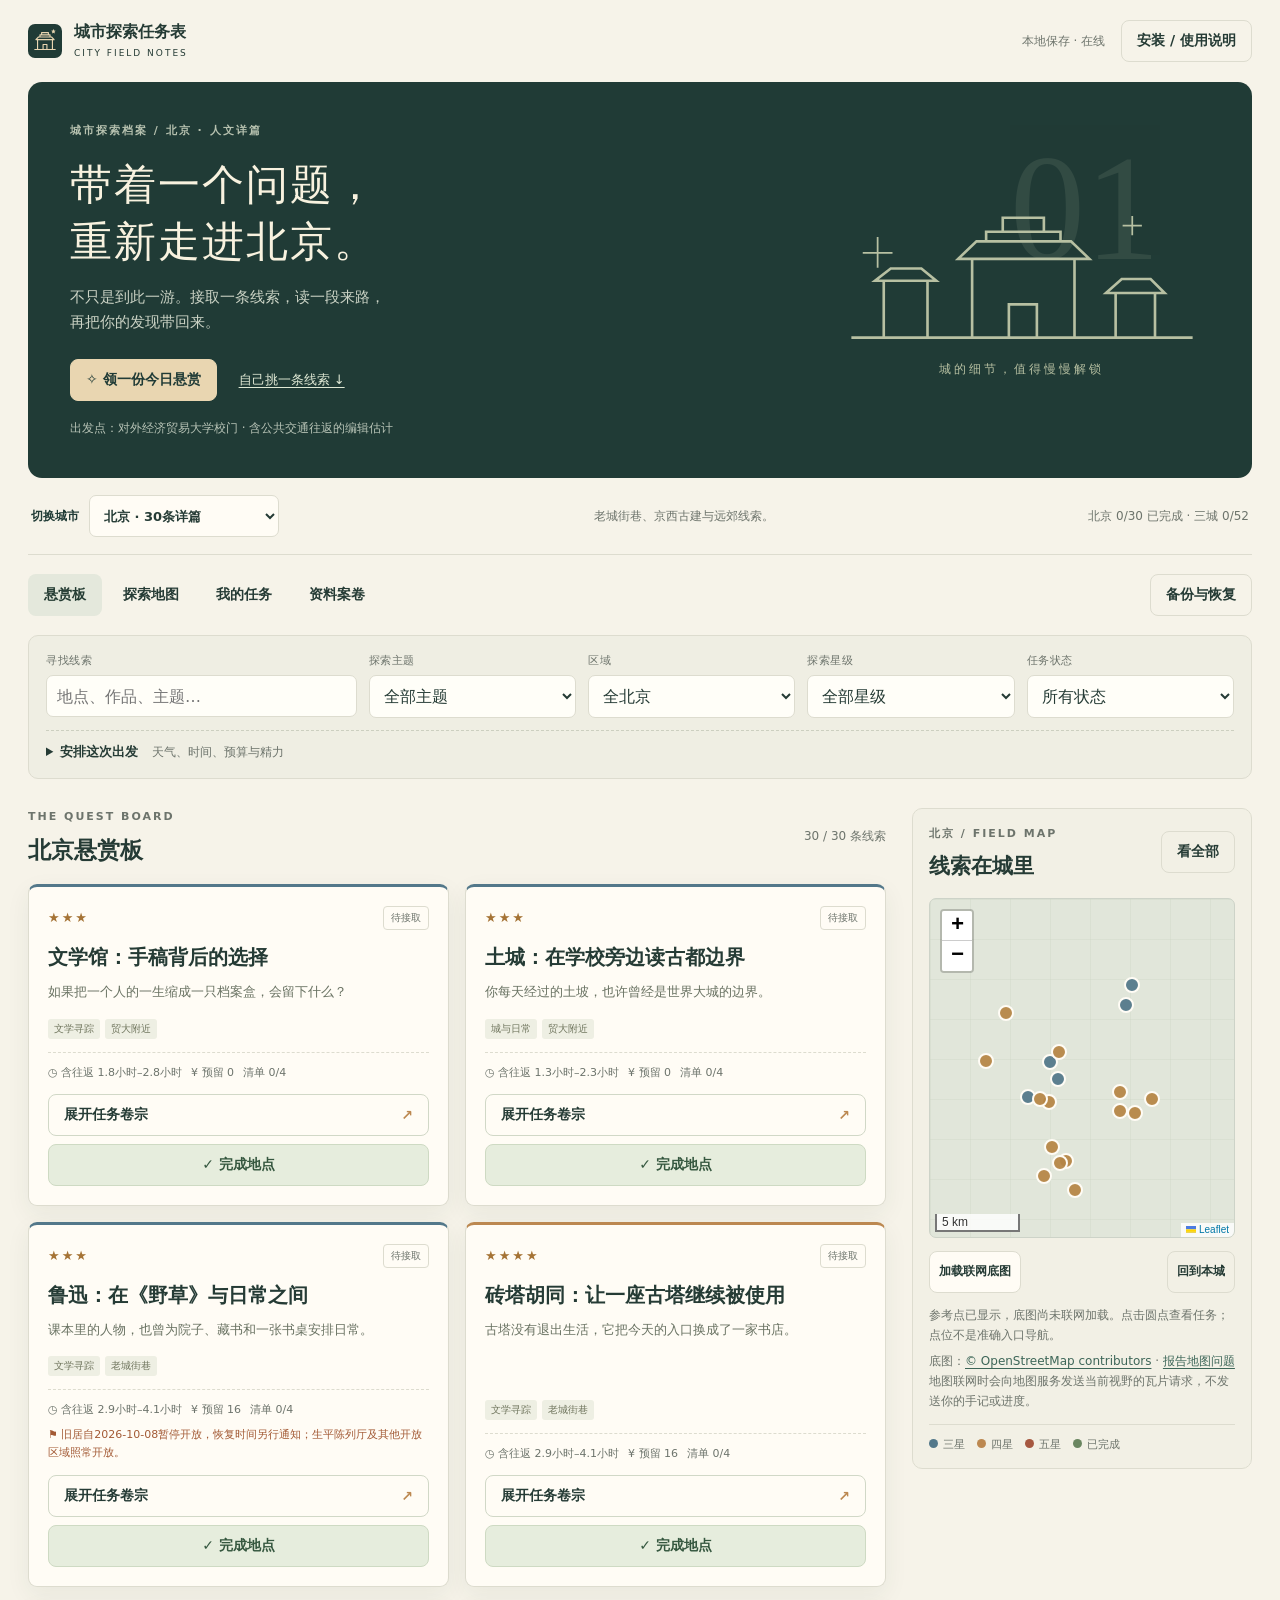
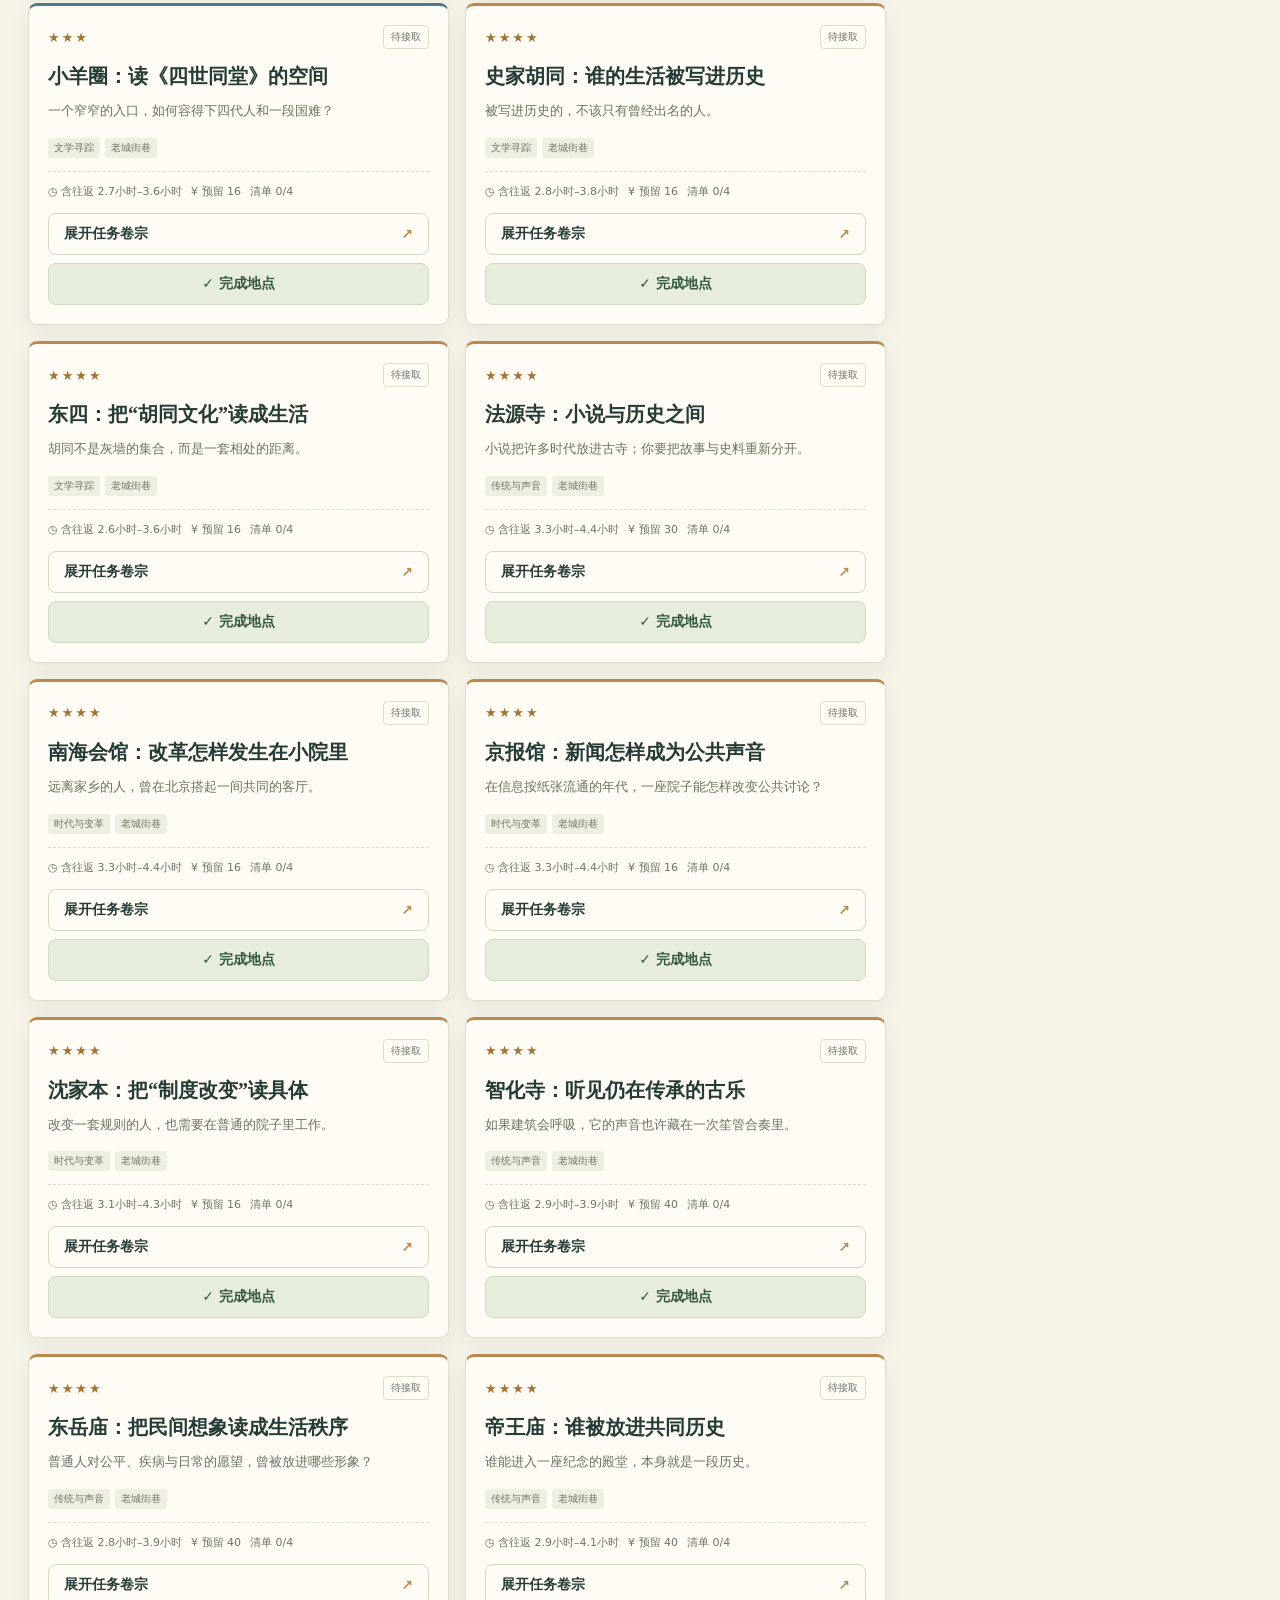
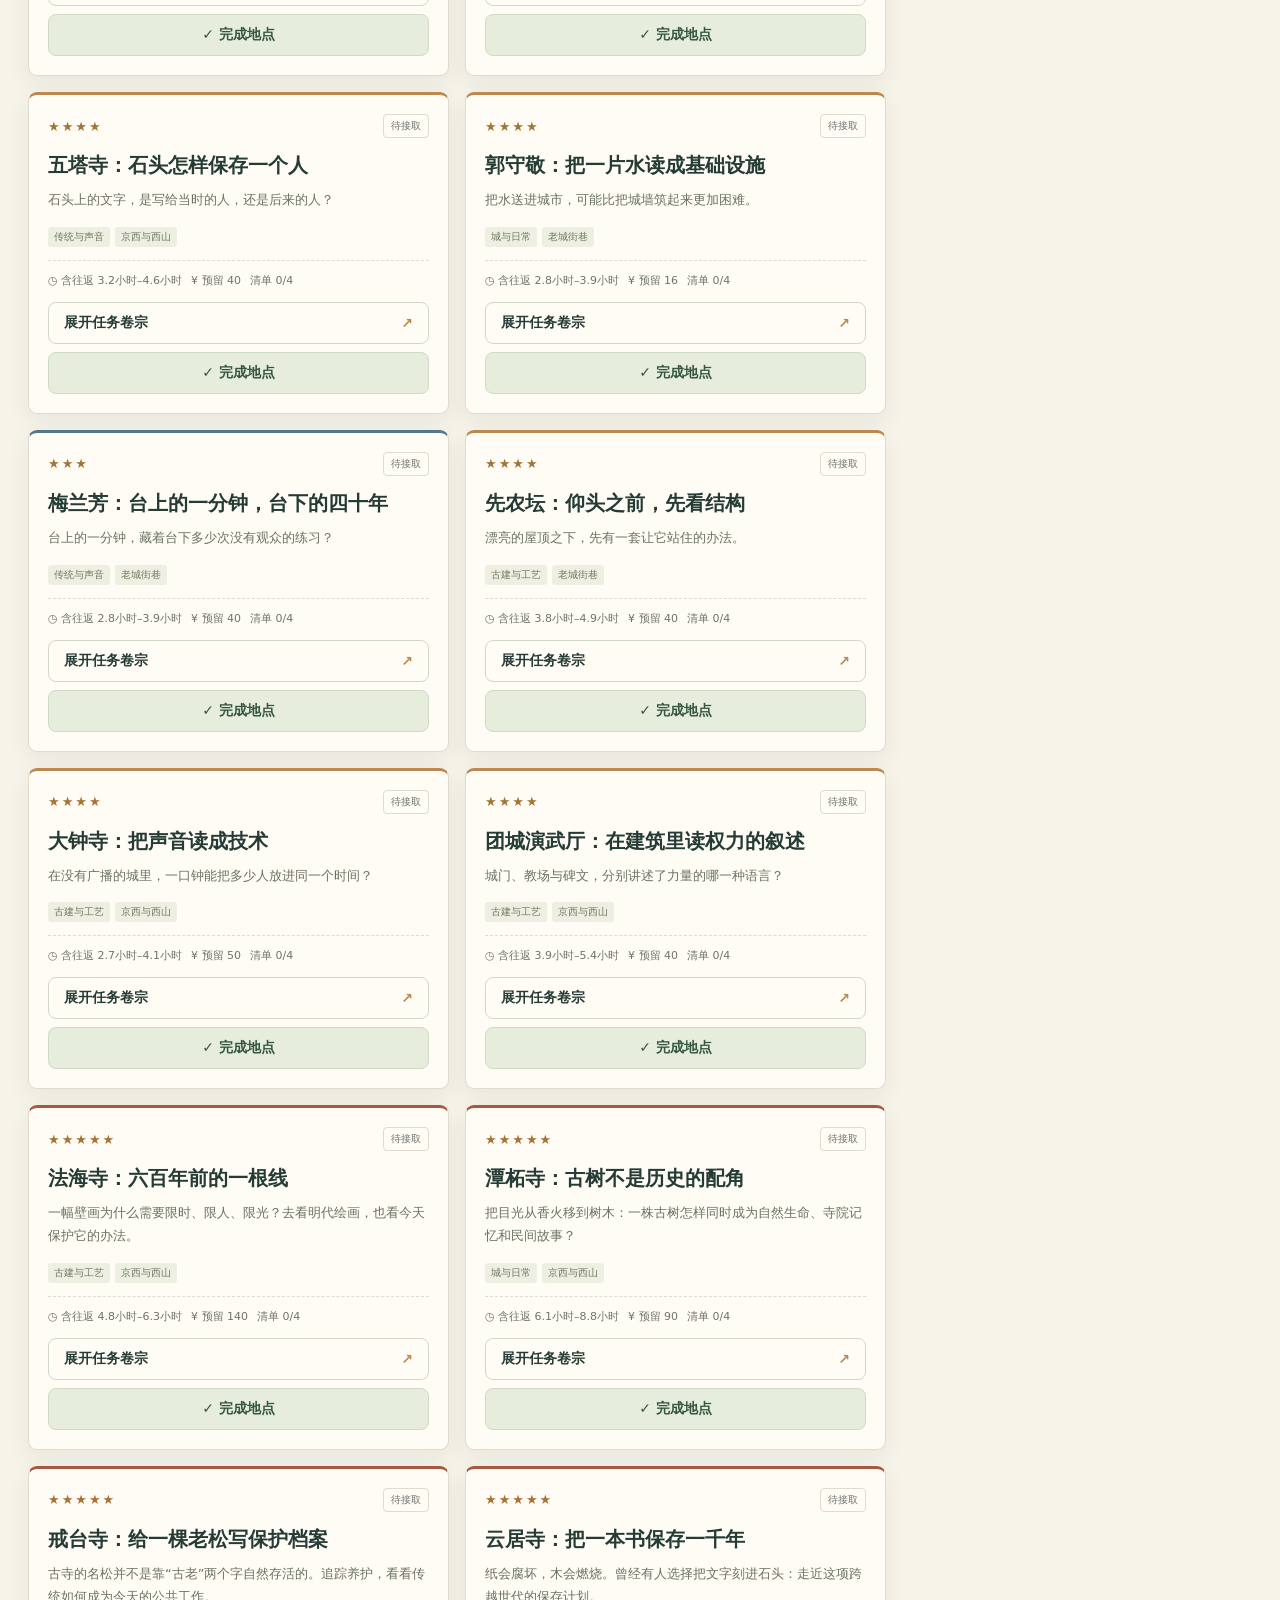
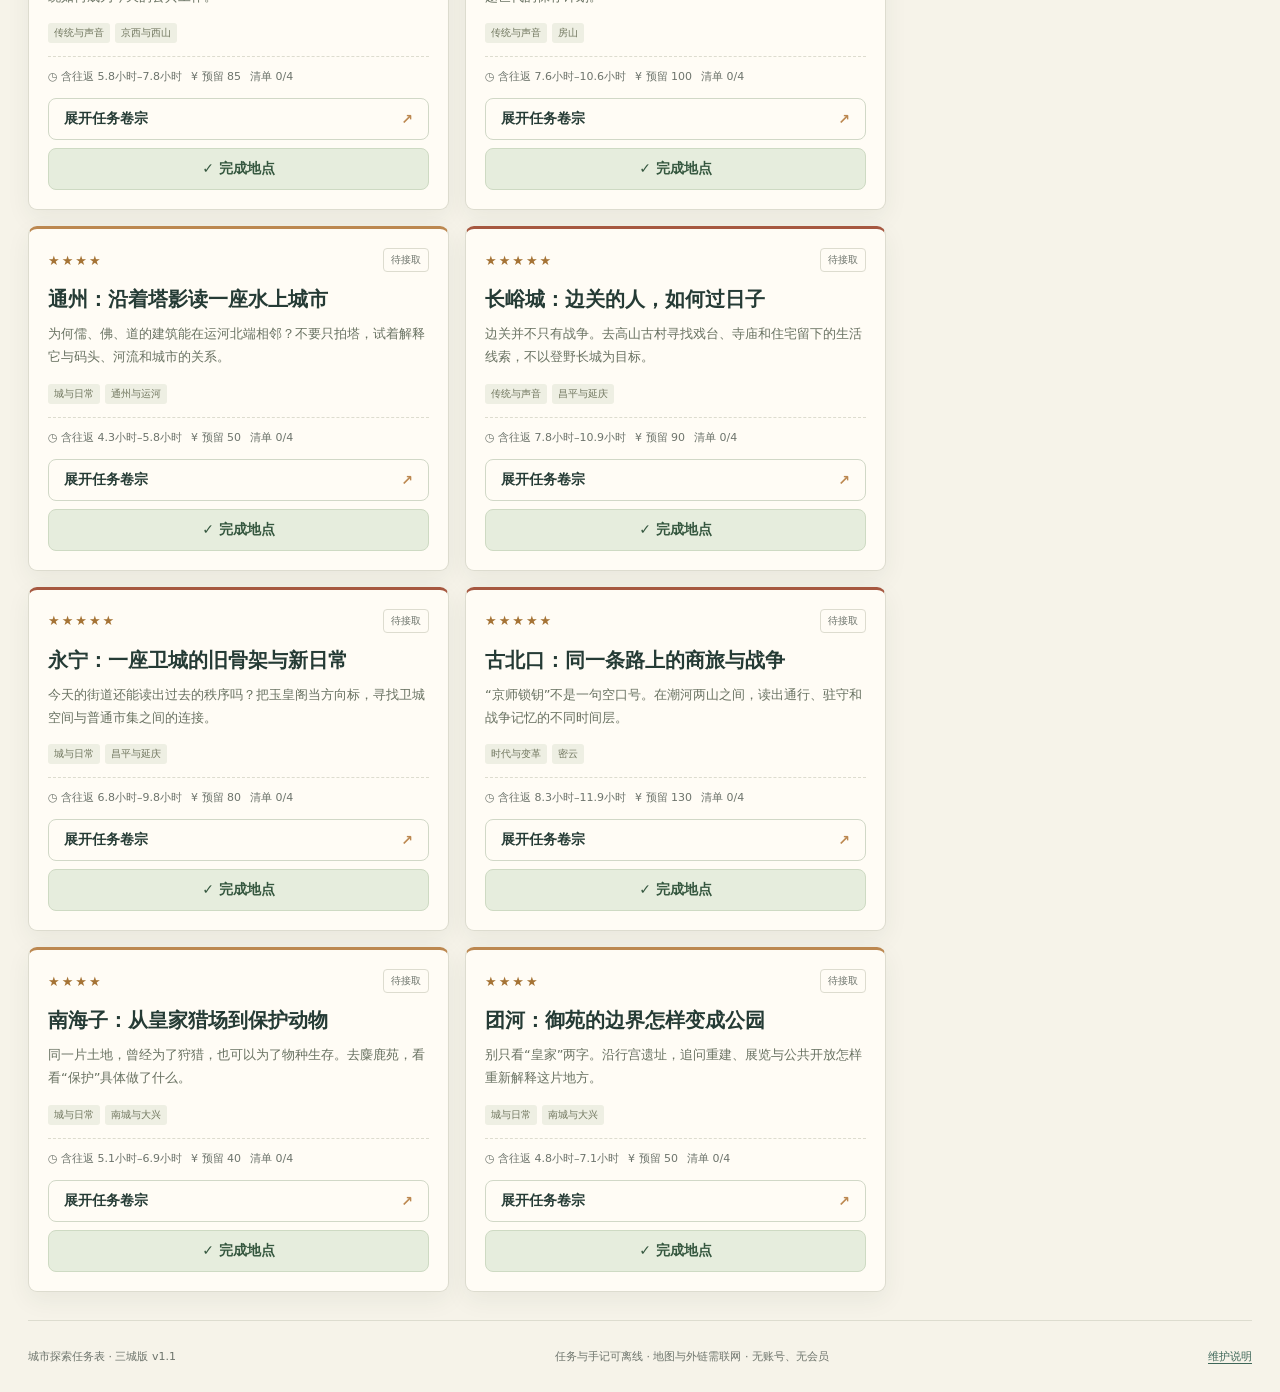
==== city-quests/index.html @ 268bc1d1 "Add standalone Beijing Suzhou and Qinhuangdao city quests" ====
<!doctype html>
<html lang="zh-CN">
<head>
 <meta charset="utf-8">
<meta name="viewport" content="width=device-width,initial-scale=1,viewport-fit=cover">
 <meta name="theme-color" content="#203b36">
<meta name="description" content="带着问题探索北京、苏州与秦皇岛：有出处的城市任务、地图与本地手记。">
 <meta name="apple-mobile-web-app-capable" content="yes">
<meta name="apple-mobile-web-app-title" content="城市探索">
<meta name="apple-mobile-web-app-status-bar-style" content="default">
 <title>城市探索任务表 · 北京 / 苏州 / 秦皇岛</title>
 <link rel="manifest" href="./manifest.webmanifest">
<link rel="icon" href="./icon.svg" type="image/svg+xml">
<link rel="apple-touch-icon" href="./icon-180.png">
 <link rel="stylesheet" href="./vendor/leaflet.css">
<link rel="stylesheet" href="./styles.css">
 <script defer src="./vendor/leaflet.js">
</script>
<script defer src="./vendor/coordtransform.js">
</script>
 <script defer src="./beijing-culture.js">
</script>
<script defer src="./beijing-outskirts.js">
</script>
<script defer src="./suzhou-quests.js">
</script>
<script defer src="./qinhuangdao-quests.js">
</script>
<script defer src="./quest-data.js">
</script>
<script defer src="./app.js">
</script>
</head>
<body>
 <header class="topbar">
<a class="brand" href="./">
<img src="./icon.svg" width="34" height="34" alt="">
<span>城市探索任务表<small>CITY FIELD NOTES</small>
</span>
</a>
<div class="header-tools">
<span id="connection" class="network">本地记录</span>
<button id="install" class="quiet">安装 / 使用说明</button>
</div>
</header>
 <main>
  <section class="hero">
   <div>
<p id="city-kicker" class="eyebrow">城市探索档案</p>
<h1>带着一个问题，<br>重新走进<span id="city-name">北京</span>。</h1>
<p class="hero-copy">不只是到此一游。接取一条线索，读一段来路，<br class="desktop-only">再把你的发现带回来。</p>
<div class="hero-actions">
<button id="random" class="primary">✧ 领一份今日悬赏</button>
<a href="#filters" class="hero-link">自己挑一条线索 ↓</a>
</div>
<p id="origin" class="origin">
</p>
</div>
   <div class="hero-art" aria-hidden="true">
<span class="chapter-no">01</span>
<svg viewBox="0 0 400 170">
<path d="M5 155H395M42 155V90H92V155M32 90H102L85 76H50ZM143 155V65H260V155M127 65H277L256 45H148ZM159 45V34H244V45M178 34V18H225V34M185 155V117H217V155M307 155V104H352V155M296 104H363L347 88H314Z" fill="none" stroke="currentColor" stroke-width="3"/>
<path d="M18 58H52M35 40V75M315 27H337M326 16V38" stroke="currentColor" stroke-width="2"/>
</svg>
<p>城的细节，值得慢慢解锁</p>
</div>
  </section>
  <div class="chapter-strip">
<label class="city-picker">切换城市 <select id="city" aria-label="切换城市">
<option value="beijing">北京 · 30条详篇</option>
<option value="suzhou">苏州 · 16条详篇</option>
<option value="qinhuangdao">秦皇岛 · 6条简篇</option>
</select>
</label>
<span id="city-intro">
</span>
<span id="progress-summary">载入任务中…</span>
</div>
  <div class="navrow">
<nav aria-label="任务视图">
<button data-view="board" aria-pressed="true">悬赏板</button>
<button data-view="map" aria-pressed="false">探索地图</button>
<button data-view="journal" aria-pressed="false">我的任务</button>
<button data-view="sources" aria-pressed="false">资料案卷</button>
</nav>
<button id="data-tools" class="quiet">备份与恢复</button>
</div>
  <p id="storage-warning" class="warning" hidden>
</p>
  <section id="filters" class="filter-panel" aria-label="筛选任务">
   <label class="search-label">
<span>寻找线索</span>
<input id="search" type="search" placeholder="地点、作品、主题…" autocomplete="off">
</label>
   <label>
<span>探索主题</span>
<select id="theme">
<option value="all">全部主题</option>
</select>
</label>
   <label>
<span>区域</span>
<select id="region">
<option value="all">全城</option>
</select>
</label>
   <label>
<span>探索星级</span>
<select id="stars">
<option value="all">全部星级</option>
<option value="3">★★★ 短途线索</option>
<option value="4">★★★★ 半日专题</option>
<option value="5">★★★★★ 专程探索</option>
</select>
</label>
   <label>
<span>任务状态</span>
<select id="status">
<option value="all">所有状态</option>
<option value="new">尚未接取</option>
<option value="active">进行中</option>
<option value="done">已完成</option>
<option value="skipped">暂缓</option>
</select>
</label>
   <details class="departure">
<summary>安排这次出发 <span>天气、时间、预算与精力</span>
</summary>
<div class="departure-grid">
    <label>
<span>出行日期</span>
<input type="date" id="date" required>
</label>
    <label>
<span id="duration-label">空闲时间（含往返）</span>
<select id="duration">
<option value="90">1.5小时</option>
<option value="180">3小时</option>
<option value="300">5小时</option>
<option value="480">8小时</option>
<option value="720" selected>12小时</option>
</select>
</label>
    <label>
<span>门票 / 市内交通预留</span>
<input id="budget" type="number" min="0" max="10000" value="150" step="10">
</label>
    <label>
<span>今天的精力</span>
<select id="energy">
<option value="1">低 · 轻松一点</option>
<option value="2">一般 · 可以走走</option>
<option value="3" selected>充足 · 可去远郊</option>
</select>
</label>
    <label>
<span>你查到的天气</span>
<select id="weather">
<option value="any">未设置</option>
<option value="fine">晴 / 阴</option>
<option value="rain">轻雨</option>
<option value="severe">大风 / 暴雨 / 山区预警</option>
</select>
</label>
    <label>
<span>出发时段</span>
<select id="daypart">
<option value="any">未设置</option>
<option value="morning">上午</option>
<option value="afternoon">下午</option>
<option value="evening">傍晚</option>
</select>
</label>
   </div>
<label class="check-line">
<input id="eligible-only" type="checkbox">只显示符合这些条件的任务</label>
<p id="departure-note" class="micro">
</p>
</details>
  </section>
  <div id="workspace" class="workspace">
   <section class="board-pane">
<div class="section-top">
<div>
<p class="eyebrow">THE QUEST BOARD</p>
<h2 id="board-title">北京悬赏板</h2>
</div>
<span id="result-count" class="muted">
</span>
</div>
<div id="quest-list" class="quest-grid">
</div>
<div id="empty" class="empty" hidden>
<h3>这次没有合适的任务</h3>
<p>试着放宽主题或条件；远郊任务需要留出完整的一天。</p>
<button id="reset-filters">重置筛选</button>
</div>
</section>
   <aside class="map-pane">
<div class="section-top">
<div>
<p id="map-kicker" class="eyebrow">FIELD MAP</p>
<h2>线索在城里</h2>
</div>
<button id="fit-map" class="quiet">看全部</button>
</div>
<div id="map" aria-label="城市探索任务参考点地图">
</div>
<div class="map-toolbar">
<button id="load-map">加载联网底图</button>
<button id="home-map" class="quiet">回到本城</button>
</div>
<p id="map-message" class="micro">参考点已显示，底图尚未联网加载。点击圆点查看任务；点位不是准确入口导航。</p>
<p class="micro">底图：<a href="https://www.openstreetmap.org/copyright" target="_blank" rel="noopener noreferrer">© OpenStreetMap contributors</a> · <a href="https://www.openstreetmap.org/fixthemap" target="_blank" rel="noopener noreferrer">报告地图问题</a>
<br>地图联网时会向地图服务发送当前视野的瓦片请求，不发送你的手记或进度。</p>
<div class="map-legend">
<span>
<i class="dot three">
</i>三星</span>
<span>
<i class="dot four">
</i>四星</span>
<span>
<i class="dot five">
</i>五星</span>
<span>
<i class="dot done">
</i>已完成</span>
</div>
</aside>
  </div>
  <section id="source-pane" hidden>
<div class="section-top">
<div>
<p class="eyebrow">RESEARCH ARCHIVE</p>
<h2>先找地方的来路，再决定怎么走</h2>
</div>
</div>
<p>地方志和政府资料提供线索，文物研究帮助核对，作品让问题变得具体。每张任务卡都能展开自己的资料出处。</p>
<div id="research-portals" class="portal-grid">
</div>
<div class="principles">
<h3>这份地图的阅读约定</h3>
<p>三星是短途观察，四星是半日专题，五星是预约或远郊的专程探索。是本任务表的编辑分级，不是官方景区A等级，也不是地点价值排名。</p>
<p>文学意象、历史小说、民间传说与可核对的史实分开标注。资料整理日期为2026-10-01；场馆公告会变化，旧网页的时间与票价只作参考。</p>
<p>数字方志馆和原书PDF是查资料的入口。标为“索引”的资料未宣称全文通读；没有证据支撑的精确年代、展品在展状态和演出安排，不作保证。</p>
</div>
</section>
  <footer>
<span>城市探索任务表 · 三城版 v1.1</span>
<span>任务与手记可离线 · 地图与外链需联网 · 无账号、无会员</span>
<a href="./维护说明.md" target="_blank">维护说明</a>
</footer>
 </main>
 <dialog id="quest-dialog" class="quest-dialog">
<div class="dialog-top">
<span id="dialog-kicker">
</span>
<button id="close-quest" class="close" aria-label="关闭任务详情">×</button>
</div>
<div id="quest-detail">
</div>
</dialog>
 <dialog id="tools-dialog" class="tools-dialog">
<div class="dialog-top">
<h2>保管你的探索档案</h2>
<button data-close="tools-dialog" class="close" aria-label="关闭备份窗口">×</button>
</div>
<p>记录只保存在当前浏览器或已安装应用的本地空间，不会自动同步。清理网站数据、卸载或换地址都可能丢失记录。</p>
<div class="tool-actions">
<button id="export" class="primary">导出备份</button>
<label class="file-button">恢复备份<input id="import" type="file" accept=".json,application/json" hidden>
</label>
<button id="clear" class="danger">清空本页记录</button>
</div>
<p class="micro">恢复前会校验格式并要求确认，完整替换本页任务进度与手记；不影响原抽签机。本页面备份不能导入旧抽签机。</p>
</dialog>
 <dialog id="install-dialog" class="tools-dialog">
<div class="dialog-top">
<h2>把任务表带在身边</h2>
<button data-close="install-dialog" class="close" aria-label="关闭安装说明">×</button>
</div>
<p id="install-state">
</p>
<button id="native-install" class="primary" hidden>安装城市探索任务表</button>
<h3>iPhone / iPad</h3>
<p>在Safari中打开正式HTTPS网址 → 分享 → 添加到主屏幕。若从聊天内置浏览器打开，先选“在Safari中打开”。</p>
<h3>Android / 电脑</h3>
<p>浏览器菜单中寻找“安装应用”或“添加到主屏幕”。首次联网打开后，任务正文与本地记录可以离线使用。</p>
<p class="micro">电脑预览地址不是手机网址。正式入口在原GitHub Pages网址下的city-quests独立页面；联网地图和资料外链不在离线包里。</p>
</dialog>
 <div id="toast" role="status" aria-live="polite" hidden>
</div>
 <noscript>
<p class="warning">任务表需要开启JavaScript；原始任务可查看同目录的资料文件。</p>
</noscript>
</body>
</html>
---- city-quests/vendor/leaflet.css ----
/* required styles */

.leaflet-pane,
.leaflet-tile,
.leaflet-marker-icon,
.leaflet-marker-shadow,
.leaflet-tile-container,
.leaflet-pane > svg,
.leaflet-pane > canvas,
.leaflet-zoom-box,
.leaflet-image-layer,
.leaflet-layer {
	position: absolute;
	left: 0;
	top: 0;
	}
.leaflet-container {
	overflow: hidden;
	}
.leaflet-tile,
.leaflet-marker-icon,
.leaflet-marker-shadow {
	-webkit-user-select: none;
	   -moz-user-select: none;
	        user-select: none;
	  -webkit-user-drag: none;
	}
/* Prevents IE11 from highlighting tiles in blue */
.leaflet-tile::selection {
	background: transparent;
}
/* Safari renders non-retina tile on retina better with this, but Chrome is worse */
.leaflet-safari .leaflet-tile {
	image-rendering: -webkit-optimize-contrast;
	}
/* hack that prevents hw layers "stretching" when loading new tiles */
.leaflet-safari .leaflet-tile-container {
	width: 1600px;
	height: 1600px;
	-webkit-transform-origin: 0 0;
	}
.leaflet-marker-icon,
.leaflet-marker-shadow {
	display: block;
	}
/* .leaflet-container svg: reset svg max-width decleration shipped in Joomla! (joomla.org) 3.x */
/* .leaflet-container img: map is broken in FF if you have max-width: 100% on tiles */
.leaflet-container .leaflet-overlay-pane svg {
	max-width: none !important;
	max-height: none !important;
	}
.leaflet-container .leaflet-marker-pane img,
.leaflet-container .leaflet-shadow-pane img,
.leaflet-container .leaflet-tile-pane img,
.leaflet-container img.leaflet-image-layer,
.leaflet-container .leaflet-tile {
	max-width: none !important;
	max-height: none !important;
	width: auto;
	padding: 0;
	}

.leaflet-container img.leaflet-tile {
	/* See: https://bugs.chromium.org/p/chromium/issues/detail?id=600120 */
	mix-blend-mode: plus-lighter;
}

.leaflet-container.leaflet-touch-zoom {
	-ms-touch-action: pan-x pan-y;
	touch-action: pan-x pan-y;
	}
.leaflet-container.leaflet-touch-drag {
	-ms-touch-action: pinch-zoom;
	/* Fallback for FF which doesn't support pinch-zoom */
	touch-action: none;
	touch-action: pinch-zoom;
}
.leaflet-container.leaflet-touch-drag.leaflet-touch-zoom {
	-ms-touch-action: none;
	touch-action: none;
}
.leaflet-container {
	-webkit-tap-highlight-color: transparent;
}
.leaflet-container a {
	-webkit-tap-highlight-color: rgba(51, 181, 229, 0.4);
}
.leaflet-tile {
	filter: inherit;
	visibility: hidden;
	}
.leaflet-tile-loaded {
	visibility: inherit;
	}
.leaflet-zoom-box {
	width: 0;
	height: 0;
	-moz-box-sizing: border-box;
	     box-sizing: border-box;
	z-index: 800;
	}
/* workaround for https://bugzilla.mozilla.org/show_bug.cgi?id=888319 */
.leaflet-overlay-pane svg {
	-moz-user-select: none;
	}

.leaflet-pane         { z-index: 400; }

.leaflet-tile-pane    { z-index: 200; }
.leaflet-overlay-pane { z-index: 400; }
.leaflet-shadow-pane  { z-index: 500; }
.leaflet-marker-pane  { z-index: 600; }
.leaflet-tooltip-pane   { z-index: 650; }
.leaflet-popup-pane   { z-index: 700; }

.leaflet-map-pane canvas { z-index: 100; }
.leaflet-map-pane svg    { z-index: 200; }

.leaflet-vml-shape {
	width: 1px;
	height: 1px;
	}
.lvml {
	behavior: url(#default#VML);
	display: inline-block;
	position: absolute;
	}


/* control positioning */

.leaflet-control {
	position: relative;
	z-index: 800;
	pointer-events: visiblePainted; /* IE 9-10 doesn't have auto */
	pointer-events: auto;
	}
.leaflet-top,
.leaflet-bottom {
	position: absolute;
	z-index: 1000;
	pointer-events: none;
	}
.leaflet-top {
	top: 0;
	}
.leaflet-right {
	right: 0;
	}
.leaflet-bottom {
	bottom: 0;
	}
.leaflet-left {
	left: 0;
	}
.leaflet-control {
	float: left;
	clear: both;
	}
.leaflet-right .leaflet-control {
	float: right;
	}
.leaflet-top .leaflet-control {
	margin-top: 10px;
	}
.leaflet-bottom .leaflet-control {
	margin-bottom: 10px;
	}
.leaflet-left .leaflet-control {
	margin-left: 10px;
	}
.leaflet-right .leaflet-control {
	margin-right: 10px;
	}


/* zoom and fade animations */

.leaflet-fade-anim .leaflet-popup {
	opacity: 0;
	-webkit-transition: opacity 0.2s linear;
	   -moz-transition: opacity 0.2s linear;
	        transition: opacity 0.2s linear;
	}
.leaflet-fade-anim .leaflet-map-pane .leaflet-popup {
	opacity: 1;
	}
.leaflet-zoom-animated {
	-webkit-transform-origin: 0 0;
	    -ms-transform-origin: 0 0;
	        transform-origin: 0 0;
	}
svg.leaflet-zoom-animated {
	will-change: transform;
}

.leaflet-zoom-anim .leaflet-zoom-animated {
	-webkit-transition: -webkit-transform 0.25s cubic-bezier(0,0,0.25,1);
	   -moz-transition:    -moz-transform 0.25s cubic-bezier(0,0,0.25,1);
	        transition:         transform 0.25s cubic-bezier(0,0,0.25,1);
	}
.leaflet-zoom-anim .leaflet-tile,
.leaflet-pan-anim .leaflet-tile {
	-webkit-transition: none;
	   -moz-transition: none;
	        transition: none;
	}

.leaflet-zoom-anim .leaflet-zoom-hide {
	visibility: hidden;
	}


/* cursors */

.leaflet-interactive {
	cursor: pointer;
	}
.leaflet-grab {
	cursor: -webkit-grab;
	cursor:    -moz-grab;
	cursor:         grab;
	}
.leaflet-crosshair,
.leaflet-crosshair .leaflet-interactive {
	cursor: crosshair;
	}
.leaflet-popup-pane,
.leaflet-control {
	cursor: auto;
	}
.leaflet-dragging .leaflet-grab,
.leaflet-dragging .leaflet-grab .leaflet-interactive,
.leaflet-dragging .leaflet-marker-draggable {
	cursor: move;
	cursor: -webkit-grabbing;
	cursor:    -moz-grabbing;
	cursor:         grabbing;
	}

/* marker & overlays interactivity */
.leaflet-marker-icon,
.leaflet-marker-shadow,
.leaflet-image-layer,
.leaflet-pane > svg path,
.leaflet-tile-container {
	pointer-events: none;
	}

.leaflet-marker-icon.leaflet-interactive,
.leaflet-image-layer.leaflet-interactive,
.leaflet-pane > svg path.leaflet-interactive,
svg.leaflet-image-layer.leaflet-interactive path {
	pointer-events: visiblePainted; /* IE 9-10 doesn't have auto */
	pointer-events: auto;
	}

/* visual tweaks */

.leaflet-container {
	background: #ddd;
	outline-offset: 1px;
	}
.leaflet-container a {
	color: #0078A8;
	}
.leaflet-zoom-box {
	border: 2px dotted #38f;
	background: rgba(255,255,255,0.5);
	}


/* general typography */
.leaflet-container {
	font-family: "Helvetica Neue", Arial, Helvetica, sans-serif;
	font-size: 12px;
	font-size: 0.75rem;
	line-height: 1.5;
	}


/* general toolbar styles */

.leaflet-bar {
	box-shadow: 0 1px 5px rgba(0,0,0,0.65);
	border-radius: 4px;
	}
.leaflet-bar a {
	background-color: #fff;
	border-bottom: 1px solid #ccc;
	width: 26px;
	height: 26px;
	line-height: 26px;
	display: block;
	text-align: center;
	text-decoration: none;
	color: black;
	}
.leaflet-bar a,
.leaflet-control-layers-toggle {
	background-position: 50% 50%;
	background-repeat: no-repeat;
	display: block;
	}
.leaflet-bar a:hover,
.leaflet-bar a:focus {
	background-color: #f4f4f4;
	}
.leaflet-bar a:first-child {
	border-top-left-radius: 4px;
	border-top-right-radius: 4px;
	}
.leaflet-bar a:last-child {
	border-bottom-left-radius: 4px;
	border-bottom-right-radius: 4px;
	border-bottom: none;
	}
.leaflet-bar a.leaflet-disabled {
	cursor: default;
	background-color: #f4f4f4;
	color: #bbb;
	}

.leaflet-touch .leaflet-bar a {
	width: 30px;
	height: 30px;
	line-height: 30px;
	}
.leaflet-touch .leaflet-bar a:first-child {
	border-top-left-radius: 2px;
	border-top-right-radius: 2px;
	}
.leaflet-touch .leaflet-bar a:last-child {
	border-bottom-left-radius: 2px;
	border-bottom-right-radius: 2px;
	}

/* zoom control */

.leaflet-control-zoom-in,
.leaflet-control-zoom-out {
	font: bold 18px 'Lucida Console', Monaco, monospace;
	text-indent: 1px;
	}

.leaflet-touch .leaflet-control-zoom-in, .leaflet-touch .leaflet-control-zoom-out  {
	font-size: 22px;
	}


/* layers control */

.leaflet-control-layers {
	box-shadow: 0 1px 5px rgba(0,0,0,0.4);
	background: #fff;
	border-radius: 5px;
	}
.leaflet-control-layers-toggle {
	background-image: url(images/layers.png);
	width: 36px;
	height: 36px;
	}
.leaflet-retina .leaflet-control-layers-toggle {
	background-image: url(images/layers-2x.png);
	background-size: 26px 26px;
	}
.leaflet-touch .leaflet-control-layers-toggle {
	width: 44px;
	height: 44px;
	}
.leaflet-control-layers .leaflet-control-layers-list,
.leaflet-control-layers-expanded .leaflet-control-layers-toggle {
	display: none;
	}
.leaflet-control-layers-expanded .leaflet-control-layers-list {
	display: block;
	position: relative;
	}
.leaflet-control-layers-expanded {
	padding: 6px 10px 6px 6px;
	color: #333;
	background: #fff;
	}
.leaflet-control-layers-scrollbar {
	overflow-y: scroll;
	overflow-x: hidden;
	padding-right: 5px;
	}
.leaflet-control-layers-selector {
	margin-top: 2px;
	position: relative;
	top: 1px;
	}
.leaflet-control-layers label {
	display: block;
	font-size: 13px;
	font-size: 1.08333em;
	}
.leaflet-control-layers-separator {
	height: 0;
	border-top: 1px solid #ddd;
	margin: 5px -10px 5px -6px;
	}

/* Default icon URLs */
.leaflet-default-icon-path { /* used only in path-guessing heuristic, see L.Icon.Default */
	background-image: url(images/marker-icon.png);
	}


/* attribution and scale controls */

.leaflet-container .leaflet-control-attribution {
	background: #fff;
	background: rgba(255, 255, 255, 0.8);
	margin: 0;
	}
.leaflet-control-attribution,
.leaflet-control-scale-line {
	padding: 0 5px;
	color: #333;
	line-height: 1.4;
	}
.leaflet-control-attribution a {
	text-decoration: none;
	}
.leaflet-control-attribution a:hover,
.leaflet-control-attribution a:focus {
	text-decoration: underline;
	}
.leaflet-attribution-flag {
	display: inline !important;
	vertical-align: baseline !important;
	width: 1em;
	height: 0.6669em;
	}
.leaflet-left .leaflet-control-scale {
	margin-left: 5px;
	}
.leaflet-bottom .leaflet-control-scale {
	margin-bottom: 5px;
	}
.leaflet-control-scale-line {
	border: 2px solid #777;
	border-top: none;
	line-height: 1.1;
	padding: 2px 5px 1px;
	white-space: nowrap;
	-moz-box-sizing: border-box;
	     box-sizing: border-box;
	background: rgba(255, 255, 255, 0.8);
	text-shadow: 1px 1px #fff;
	}
.leaflet-control-scale-line:not(:first-child) {
	border-top: 2px solid #777;
	border-bottom: none;
	margin-top: -2px;
	}
.leaflet-control-scale-line:not(:first-child):not(:last-child) {
	border-bottom: 2px solid #777;
	}

.leaflet-touch .leaflet-control-attribution,
.leaflet-touch .leaflet-control-layers,
.leaflet-touch .leaflet-bar {
	box-shadow: none;
	}
.leaflet-touch .leaflet-control-layers,
.leaflet-touch .leaflet-bar {
	border: 2px solid rgba(0,0,0,0.2);
	background-clip: padding-box;
	}


/* popup */

.leaflet-popup {
	position: absolute;
	text-align: center;
	margin-bottom: 20px;
	}
.leaflet-popup-content-wrapper {
	padding: 1px;
	text-align: left;
	border-radius: 12px;
	}
.leaflet-popup-content {
	margin: 13px 24px 13px 20px;
	line-height: 1.3;
	font-size: 13px;
	font-size: 1.08333em;
	min-height: 1px;
	}
.leaflet-popup-content p {
	margin: 17px 0;
	margin: 1.3em 0;
	}
.leaflet-popup-tip-container {
	width: 40px;
	height: 20px;
	position: absolute;
	left: 50%;
	margin-top: -1px;
	margin-left: -20px;
	overflow: hidden;
	pointer-events: none;
	}
.leaflet-popup-tip {
	width: 17px;
	height: 17px;
	padding: 1px;

	margin: -10px auto 0;
	pointer-events: auto;

	-webkit-transform: rotate(45deg);
	   -moz-transform: rotate(45deg);
	    -ms-transform: rotate(45deg);
	        transform: rotate(45deg);
	}
.leaflet-popup-content-wrapper,
.leaflet-popup-tip {
	background: white;
	color: #333;
	box-shadow: 0 3px 14px rgba(0,0,0,0.4);
	}
.leaflet-container a.leaflet-popup-close-button {
	position: absolute;
	top: 0;
	right: 0;
	border: none;
	text-align: center;
	width: 24px;
	height: 24px;
	font: 16px/24px Tahoma, Verdana, sans-serif;
	color: #757575;
	text-decoration: none;
	background: transparent;
	}
.leaflet-container a.leaflet-popup-close-button:hover,
.leaflet-container a.leaflet-popup-close-button:focus {
	color: #585858;
	}
.leaflet-popup-scrolled {
	overflow: auto;
	}

.leaflet-oldie .leaflet-popup-content-wrapper {
	-ms-zoom: 1;
	}
.leaflet-oldie .leaflet-popup-tip {
	width: 24px;
	margin: 0 auto;

	-ms-filter: "progid:DXImageTransform.Microsoft.Matrix(M11=0.70710678, M12=0.70710678, M21=-0.70710678, M22=0.70710678)";
	filter: progid:DXImageTransform.Microsoft.Matrix(M11=0.70710678, M12=0.70710678, M21=-0.70710678, M22=0.70710678);
	}

.leaflet-oldie .leaflet-control-zoom,
.leaflet-oldie .leaflet-control-layers,
.leaflet-oldie .leaflet-popup-content-wrapper,
.leaflet-oldie .leaflet-popup-tip {
	border: 1px solid #999;
	}


/* div icon */

.leaflet-div-icon {
	background: #fff;
	border: 1px solid #666;
	}


/* Tooltip */
/* Base styles for the element that has a tooltip */
.leaflet-tooltip {
	position: absolute;
	padding: 6px;
	background-color: #fff;
	border: 1px solid #fff;
	border-radius: 3px;
	color: #222;
	white-space: nowrap;
	-webkit-user-select: none;
	-moz-user-select: none;
	-ms-user-select: none;
	user-select: none;
	pointer-events: none;
	box-shadow: 0 1px 3px rgba(0,0,0,0.4);
	}
.leaflet-tooltip.leaflet-interactive {
	cursor: pointer;
	pointer-events: auto;
	}
.leaflet-tooltip-top:before,
.leaflet-tooltip-bottom:before,
.leaflet-tooltip-left:before,
.leaflet-tooltip-right:before {
	position: absolute;
	pointer-events: none;
	border: 6px solid transparent;
	background: transparent;
	content: "";
	}

/* Directions */

.leaflet-tooltip-bottom {
	margin-top: 6px;
}
.leaflet-tooltip-top {
	margin-top: -6px;
}
.leaflet-tooltip-bottom:before,
.leaflet-tooltip-top:before {
	left: 50%;
	margin-left: -6px;
	}
.leaflet-tooltip-top:before {
	bottom: 0;
	margin-bottom: -12px;
	border-top-color: #fff;
	}
.leaflet-tooltip-bottom:before {
	top: 0;
	margin-top: -12px;
	margin-left: -6px;
	border-bottom-color: #fff;
	}
.leaflet-tooltip-left {
	margin-left: -6px;
}
.leaflet-tooltip-right {
	margin-left: 6px;
}
.leaflet-tooltip-left:before,
.leaflet-tooltip-right:before {
	top: 50%;
	margin-top: -6px;
	}
.leaflet-tooltip-left:before {
	right: 0;
	margin-right: -12px;
	border-left-color: #fff;
	}
.leaflet-tooltip-right:before {
	left: 0;
	margin-left: -12px;
	border-right-color: #fff;
	}

/* Printing */

@media print {
	/* Prevent printers from removing background-images of controls. */
	.leaflet-control {
		-webkit-print-color-adjust: exact;
		print-color-adjust: exact;
		}
	}
---- city-quests/styles.css ----
:root{--ink:#253b35;--muted:#6d746c;--paper:#f6f3e9;--card:#fffcf5;--line:#dddccf;--green:#203b36;--gold:#bc8850;--red:#a65840;--blue:#53788a;--shadow:0 8px 25px #253b3510;font-family:system-ui,-apple-system,'Segoe UI','Microsoft YaHei',sans-serif;color:var(--ink);background:var(--paper);color-scheme:light}
*{box-sizing:border-box}body{margin:0}button,input,select,textarea{font:inherit}button,.file-button{cursor:pointer;border:1px solid var(--line);border-radius:8px;background:var(--card);color:var(--ink);padding:10px 15px;min-height:42px;font-size:14px;font-weight:600}button:hover,.file-button:hover{background:#ecefe5}button:disabled{opacity:.45;cursor:not-allowed}input,select,textarea{color:var(--ink);border:1px solid var(--line);background:#fffef8;border-radius:7px;padding:10px;width:100%;min-height:42px}input[type=checkbox]{width:18px;height:18px;min-height:18px;accent-color:var(--green);flex:0 0 18px}a{color:#3d6658;text-underline-offset:3px}a:hover{color:#9b543b}button:focus-visible,a:focus-visible,input:focus-visible,select:focus-visible,summary:focus-visible,textarea:focus-visible{outline:3px solid #bc885080;outline-offset:3px}[hidden]{display:none!important}h1,h2,h3,p{margin-top:0}h2{font-size:23px;margin-bottom:0}h3{font-size:18px}p{line-height:1.7}small,.micro{font-size:12px;line-height:1.65}.muted,.micro{color:var(--muted)}.quiet{background:transparent}.primary{background:var(--green);color:#fff8e9;border-color:var(--green)}.primary:hover{background:#345449}.danger{color:#a3452c}.warning{background:#fff0d6;color:#7a431c;padding:12px;border-radius:7px}.eyebrow{font-size:11px;letter-spacing:2px;color:var(--muted);margin-bottom:8px;font-weight:650}.topbar{max-width:1360px;margin:auto;display:flex;justify-content:space-between;align-items:center;padding:20px 28px}.brand{display:flex;gap:12px;align-items:center;text-decoration:none;font-weight:750;color:var(--ink)}.brand small{display:block;letter-spacing:2px;font-size:9px;margin-top:3px;font-weight:450}.header-tools{display:flex;align-items:center;gap:16px}.network{font-size:12px;color:var(--muted)}main{max-width:1304px;margin:auto;padding:0 28px}.hero{background:var(--green);color:#f8f2df;border-radius:14px;padding:40px 42px;display:flex;align-items:center;justify-content:space-between;overflow:hidden;position:relative}.hero .eyebrow{color:#b6c1af}.hero h1{font-family:Georgia,'Songti SC','SimSun',serif;font-size:clamp(30px,3.3vw,47px);font-weight:500;line-height:1.35;letter-spacing:2px;margin:15px 0}.hero-copy{font-size:15px;color:#cbd3c5}.hero-actions{display:flex;gap:22px;align-items:center;margin:23px 0 17px}.hero .primary{background:#e9d6b1;border-color:#e9d6b1;color:#203b36}.hero-link{color:#e0e9d5;font-size:13px}.origin{color:#b7c3b6;font-size:12px;margin:0}.hero-art{width:33%;color:#b7c0a2;position:relative;text-align:center;padding-top:25px}.hero-art svg{width:100%;max-width:350px;position:relative}.hero-art p{font-size:12px;letter-spacing:3px;margin:4px 0}.chapter-no{font:150px Georgia;opacity:.12;position:absolute;right:50px;top:-55px}.chapter-strip{display:flex;justify-content:space-between;gap:14px;padding:17px 3px;font-size:12px;color:var(--muted);border-bottom:1px solid var(--line)}.chapter-strip span:first-child{color:#436550}.navrow{display:flex;justify-content:space-between;align-items:center;gap:16px;margin:19px 0}nav{display:flex;gap:5px;flex-wrap:wrap}nav button{border-color:transparent;background:transparent}nav button[aria-pressed=true]{background:#e4e8dc;color:#233b32}.filter-panel{background:#eaeade80;border:1px solid var(--line);border-radius:10px;padding:17px;display:grid;grid-template-columns:1.5fr 1fr 1fr 1fr 1fr;gap:12px}label>span{font-size:11px;color:var(--muted);display:block;margin-bottom:7px;letter-spacing:.5px}.departure{grid-column:1/-1;border-top:1px dashed #cccfc0;padding-top:12px}.departure summary{cursor:pointer;font-size:13px;font-weight:650}.departure summary span{font-weight:400;margin-left:10px;color:var(--muted);font-size:12px}.departure-grid{display:grid;grid-template-columns:repeat(3,1fr);gap:12px;margin-top:15px}.check-line{display:flex;gap:9px;align-items:center;font-size:13px;margin:14px 0}.departure .micro{margin-bottom:0}.workspace{display:grid;grid-template-columns:minmax(0,1fr) 340px;gap:26px;margin-top:29px}.section-top{display:flex;justify-content:space-between;align-items:center;gap:10px;margin-bottom:18px}.section-top .muted{font-size:12px;white-space:nowrap}.quest-grid{display:grid;grid-template-columns:repeat(2,minmax(0,1fr));gap:16px}.quest-card{background:var(--card);border:1px solid var(--line);border-radius:9px;box-shadow:var(--shadow);padding:19px;display:flex;flex-direction:column;position:relative;border-top:3px solid var(--gold)}.quest-card[data-stars='3']{border-top-color:var(--blue)}.quest-card[data-stars='5']{border-top-color:var(--red)}.quest-card.completed{border-top-color:#6a8660;background:#f1f4e9}.card-top{display:flex;justify-content:space-between;align-items:center;gap:8px;margin-bottom:13px}.stars{color:#a57335;letter-spacing:2px;font-size:13px}.status{font-size:10px;color:var(--muted);padding:4px 7px;border:1px solid var(--line);border-radius:4px}.status.active{color:#426654;background:#eaf0e4}.status.done{color:#426654;background:#dbe8d2}.quest-card h3{font:600 20px/1.45 Georgia,'Songti SC','SimSun',serif;margin-bottom:9px}.card-hook{font-size:13px;line-height:1.75;margin-bottom:15px;color:#697262;flex:1}.tags{display:flex;flex-wrap:wrap;gap:5px;margin:0 0 13px}.tag{font-size:10px;color:#70765e;background:#eeefe3;padding:3px 6px;border-radius:3px}.card-meta{border-top:1px dashed var(--line);padding-top:12px;display:flex;flex-wrap:wrap;gap:9px;font-size:11px;color:var(--muted)}.card-warning{font-size:11px;color:#a35a35;line-height:1.6;margin:9px 0 0}.card-action{margin-top:14px;text-align:left;display:flex;justify-content:space-between;align-items:center;background:transparent;font-weight:600;border-color:#d1d8c7}.card-action span{color:var(--gold)}.map-pane{align-self:start;position:sticky;top:20px;border:1px solid var(--line);border-radius:10px;background:#f2f0e5;padding:16px}.map-pane h2{font-size:21px}#map{height:340px;border:1px solid #cdd3c8;border-radius:7px;background-color:#e1e6da;background-image:linear-gradient(#cfd7c666 1px,transparent 1px),linear-gradient(90deg,#cfd7c666 1px,transparent 1px);background-size:40px 40px;z-index:0}.map-toolbar{display:flex;justify-content:space-between;gap:6px;margin:13px 0}.map-toolbar button{padding:8px 9px;font-size:12px}.map-pane .micro{margin:7px 0}.map-legend{display:flex;gap:12px;flex-wrap:wrap;border-top:1px solid var(--line);padding-top:12px;margin-top:12px;font-size:11px;color:var(--muted)}.dot{display:inline-block;width:9px;height:9px;border-radius:50%;margin-right:5px}.three{background:var(--blue)}.four{background:var(--gold)}.five{background:var(--red)}.done{background:#6a8660}.leaflet-popup-content{font-family:system-ui,'Microsoft YaHei',sans-serif;line-height:1.6;margin:13px 17px;min-width:170px}.leaflet-popup-content button{width:100%;margin-top:10px;font-size:12px}.leaflet-control-attribution{font-size:10px!important;max-width:100%;white-space:normal}.view-map{grid-template-columns:1fr}.view-map .board-pane{display:none}.view-map .map-pane{position:static;width:100%}.view-map #map{height:560px}.empty{padding:40px;text-align:center;background:var(--card);border:1px dashed var(--line);border-radius:9px}.empty p{color:var(--muted);font-size:14px}.portal-grid{display:grid;grid-template-columns:repeat(3,1fr);gap:17px;margin:24px 0}.portal{background:var(--card);border:1px solid var(--line);border-radius:8px;padding:20px}.portal p{color:var(--muted);font-size:13px;margin-bottom:0}.principles{padding:22px;background:#e6e9dc;border-radius:9px}.principles p{font-size:13px}#source-pane{margin:35px 0}footer{display:flex;flex-wrap:wrap;gap:15px;justify-content:space-between;font-size:11px;color:var(--muted);padding:28px 0;margin-top:28px;border-top:1px solid var(--line)}
dialog{border:1px solid #d3d7c6;border-radius:12px;padding:0;background:var(--card);color:var(--ink);max-height:calc(100dvh - 48px);box-shadow:0 20px 90px #0004}dialog::backdrop{background:#1d302bcc;backdrop-filter:blur(3px)}.quest-dialog{width:min(850px,calc(100% - 32px))}.dialog-top{position:sticky;top:0;z-index:10;background:var(--card);display:flex;justify-content:space-between;align-items:center;padding:14px 24px;border-bottom:1px solid var(--line);gap:10px}.dialog-top span{font-size:11px;color:var(--muted);letter-spacing:1px}.close{font-size:27px;line-height:1;padding:0;width:42px;min-width:42px;border:0;background:transparent}.detail-intro{padding:25px 28px 20px;background:#edf0e5}.detail-intro h2{font:600 29px/1.4 Georgia,'Songti SC','SimSun',serif;margin:9px 0 12px}.detail-intro .hook{color:#526651;font-size:16px}.detail-body{padding:24px 28px}.detail-question{border-left:3px solid var(--gold);padding:10px 14px;background:#f4ecd9;font-size:15px;margin:15px 0 25px}.detail-grid{display:grid;grid-template-columns:1fr 1fr;gap:14px;margin:20px 0}.info-box{background:#f0f0e5;border-radius:7px;padding:15px}.info-box h3{font-size:12px;color:#65715e;margin-bottom:7px}.info-box p{font-size:13px;margin:0}.step-list{display:grid;gap:10px}.step{display:flex;align-items:flex-start;gap:11px;border:1px solid var(--line);border-radius:7px;padding:13px;font-size:14px;line-height:1.65}.step input{margin-top:4px}.step:has(input:checked){background:#edf1e3;color:#70836b}.step-counter{font-size:12px;color:var(--muted);float:right;font-weight:400}.detail-section{margin:25px 0}.reading{border-bottom:1px dashed var(--line);padding:12px 0}.reading:first-of-type{padding-top:0}.reading h4{margin:0 0 5px;font-size:14px}.reading p{font-size:13px;color:var(--muted);margin:5px 0}.reading .tag{display:inline-block}.sources-list{display:grid;gap:9px}.sources-list a{font-size:13px;line-height:1.65;word-break:break-word}.notes{min-height:140px;resize:vertical;line-height:1.7;font-size:14px}.record-actions{display:flex;gap:10px;flex-wrap:wrap;margin-top:13px}.completion{color:#597c48;background:#e4edd8;padding:12px;border-radius:7px;font-size:13px}.tools-dialog{padding:0 22px 24px;width:min(580px,calc(100% - 32px))}.tools-dialog .dialog-top{margin:0 -22px 19px}.tools-dialog h2{font-size:20px}.tools-dialog p{font-size:14px}.tools-dialog h3{margin:21px 0 9px}.tool-actions{display:flex;gap:10px;flex-wrap:wrap;margin:24px 0}.file-button{display:inline-flex;align-items:center}#toast{position:fixed;z-index:99999;bottom:max(24px,env(safe-area-inset-bottom));left:50%;transform:translateX(-50%);background:#203b36;color:#fff8eb;padding:13px 22px;border-radius:8px;box-shadow:0 6px 30px #0003;font-size:13px;max-width:90%;line-height:1.6}
@media(min-width:1400px){.quest-grid{grid-template-columns:repeat(3,minmax(0,1fr))}.workspace{grid-template-columns:minmax(0,1fr) 310px}.quest-card h3{font-size:19px}.quest-card{padding:16px}}@media(max-width:1000px){.workspace{grid-template-columns:minmax(0,1fr) 290px;gap:18px}.filter-panel{grid-template-columns:repeat(4,1fr)}.search-label{grid-column:1/-1}.quest-grid{grid-template-columns:1fr}.hero{padding:30px}.hero-art{width:36%}.portal-grid{grid-template-columns:repeat(2,1fr)}}@media(max-width:700px){.topbar{padding:16px}.brand{font-size:14px}.brand small{font-size:8px}.network{display:none}.header-tools button{font-size:11px;padding:8px;min-height:38px}main{padding:0 16px}.hero{padding:27px 24px}.hero-art{display:none}.hero h1{font-size:32px}.hero-copy{font-size:14px}.hero-actions{gap:14px;flex-wrap:wrap}.hero-link{font-size:12px}.origin{font-size:11px}.chapter-strip{font-size:10px;flex-wrap:wrap;gap:8px}.chapter-strip span:last-child{margin-left:auto}.navrow{flex-wrap:wrap;gap:8px;margin:14px 0}.navrow nav{width:100%;justify-content:space-between;gap:0}nav button{padding:9px 12px;font-size:13px}.navrow>.quiet{font-size:12px;min-height:32px;padding:5px 9px;margin-left:auto}.filter-panel{grid-template-columns:1fr 1fr;padding:13px;gap:10px}.departure summary span{display:block;margin-left:15px;margin-top:5px;font-size:11px}.departure-grid{grid-template-columns:1fr 1fr}.workspace{display:block;margin-top:22px}.quest-grid{grid-template-columns:1fr}.quest-card{padding:19px}.quest-card h3{font-size:21px}.map-pane{display:none}.view-map .map-pane{display:block;padding:12px}.view-map #map{height:480px}.section-top h2{font-size:21px}.portal-grid{grid-template-columns:1fr}.detail-grid{grid-template-columns:1fr}.detail-intro,.detail-body{padding:20px}.detail-intro h2{font-size:25px}.dialog-top{padding:10px 17px}.quest-dialog{width:calc(100% - 18px);max-height:calc(100dvh - 20px)}footer{font-size:10px;gap:9px}.desktop-only{display:none}#result-count{font-size:11px}.tools-dialog{padding:0 19px 20px}.tools-dialog .dialog-top{margin:0 -19px 17px}}
@media(prefers-reduced-motion:reduce){*{scroll-behavior:auto!important}}
.chapter-strip{align-items:center;flex-wrap:wrap}.city-picker{display:flex;align-items:center;gap:10px;color:var(--green);font-weight:650;flex-shrink:0}.city-picker select{width:auto;min-width:190px;font-size:13px;background:var(--card)}#city-intro{max-width:42%;line-height:1.6}.card-buttons{display:grid;gap:8px;margin-top:14px}.card-buttons .card-action{margin-top:0}.quick-complete{background:#e6eddd;color:#35573f;border-color:#cedac3}.quick-complete.undo{background:transparent;color:var(--muted);font-weight:400}.quick-complete:hover{background:#d7e3cb}
@media(max-width:700px){.city-picker{width:100%;font-size:12px;justify-content:space-between}.city-picker select{flex:1;max-width:240px}#city-intro{max-width:100%;font-size:11px}.chapter-strip #progress-summary{font-size:11px}.card-buttons{grid-template-columns:minmax(0,1fr) auto}.quick-complete{font-size:12px;padding:9px 11px}}
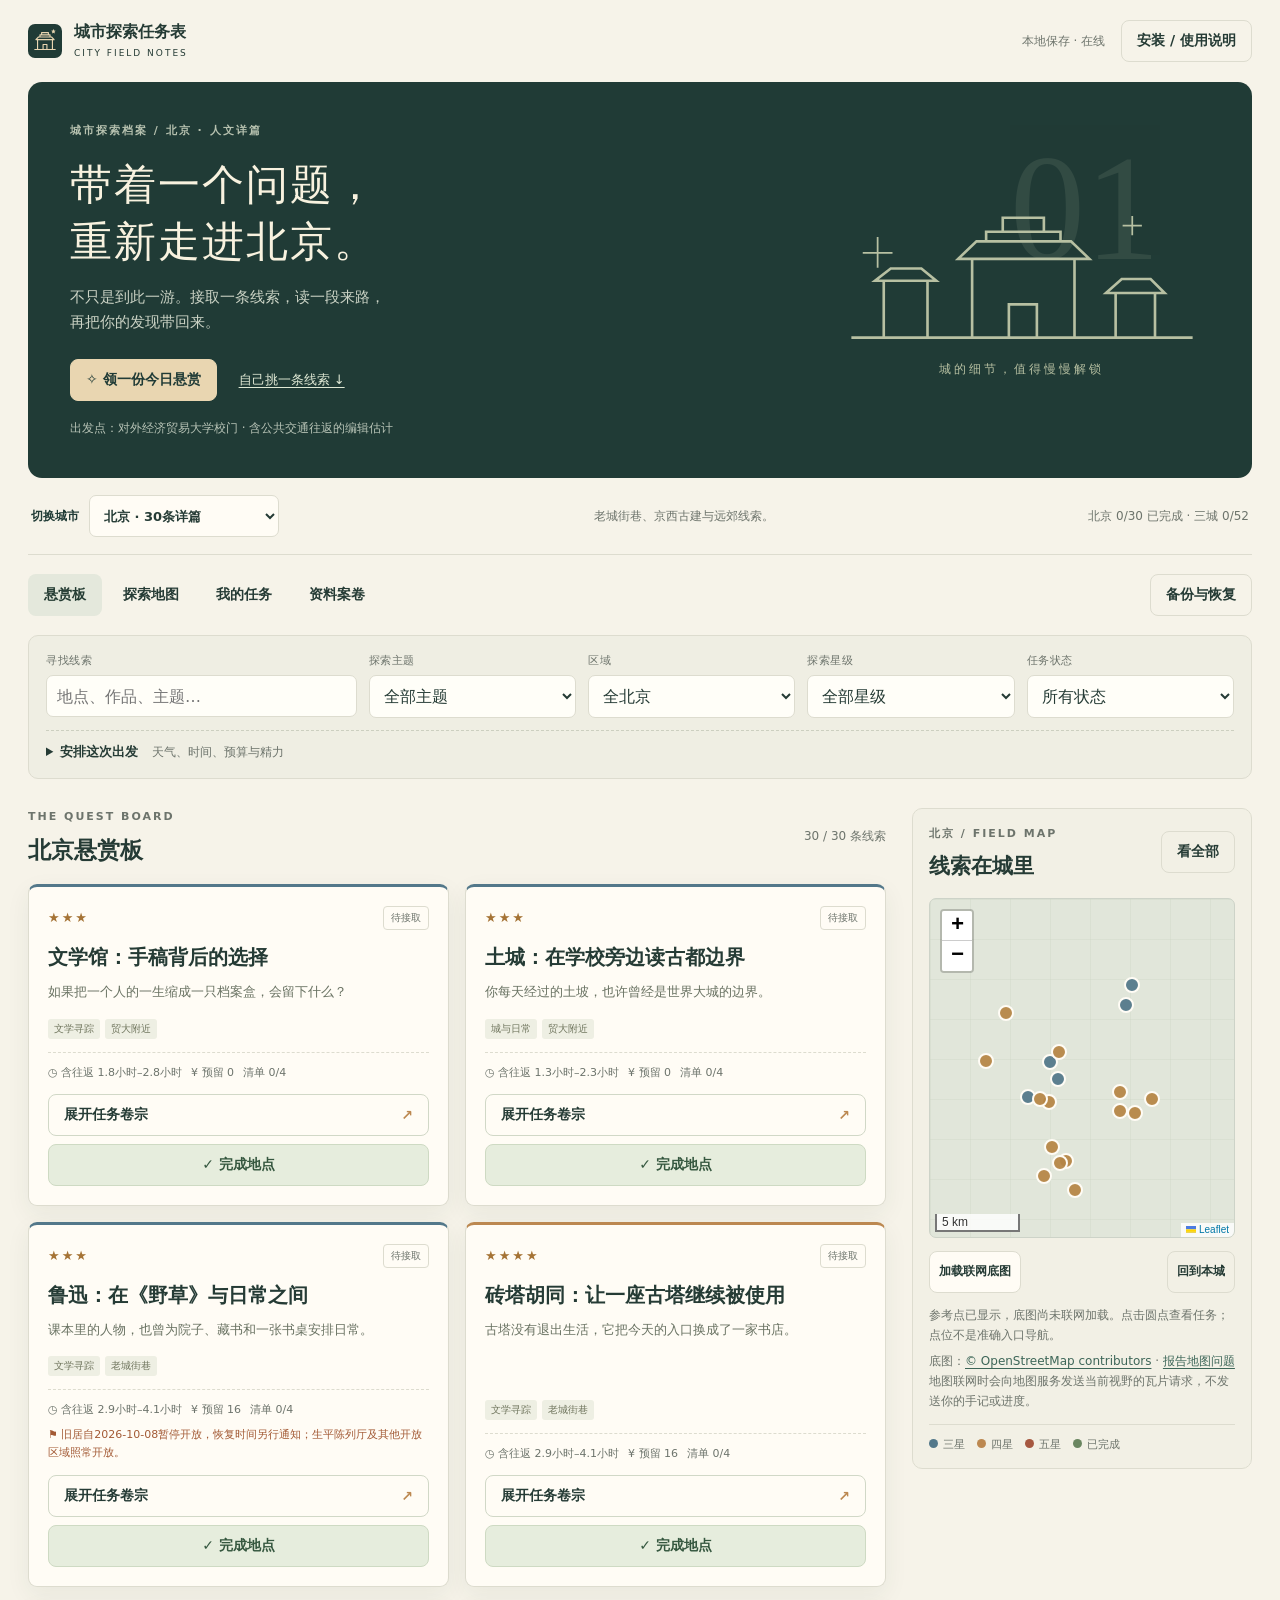
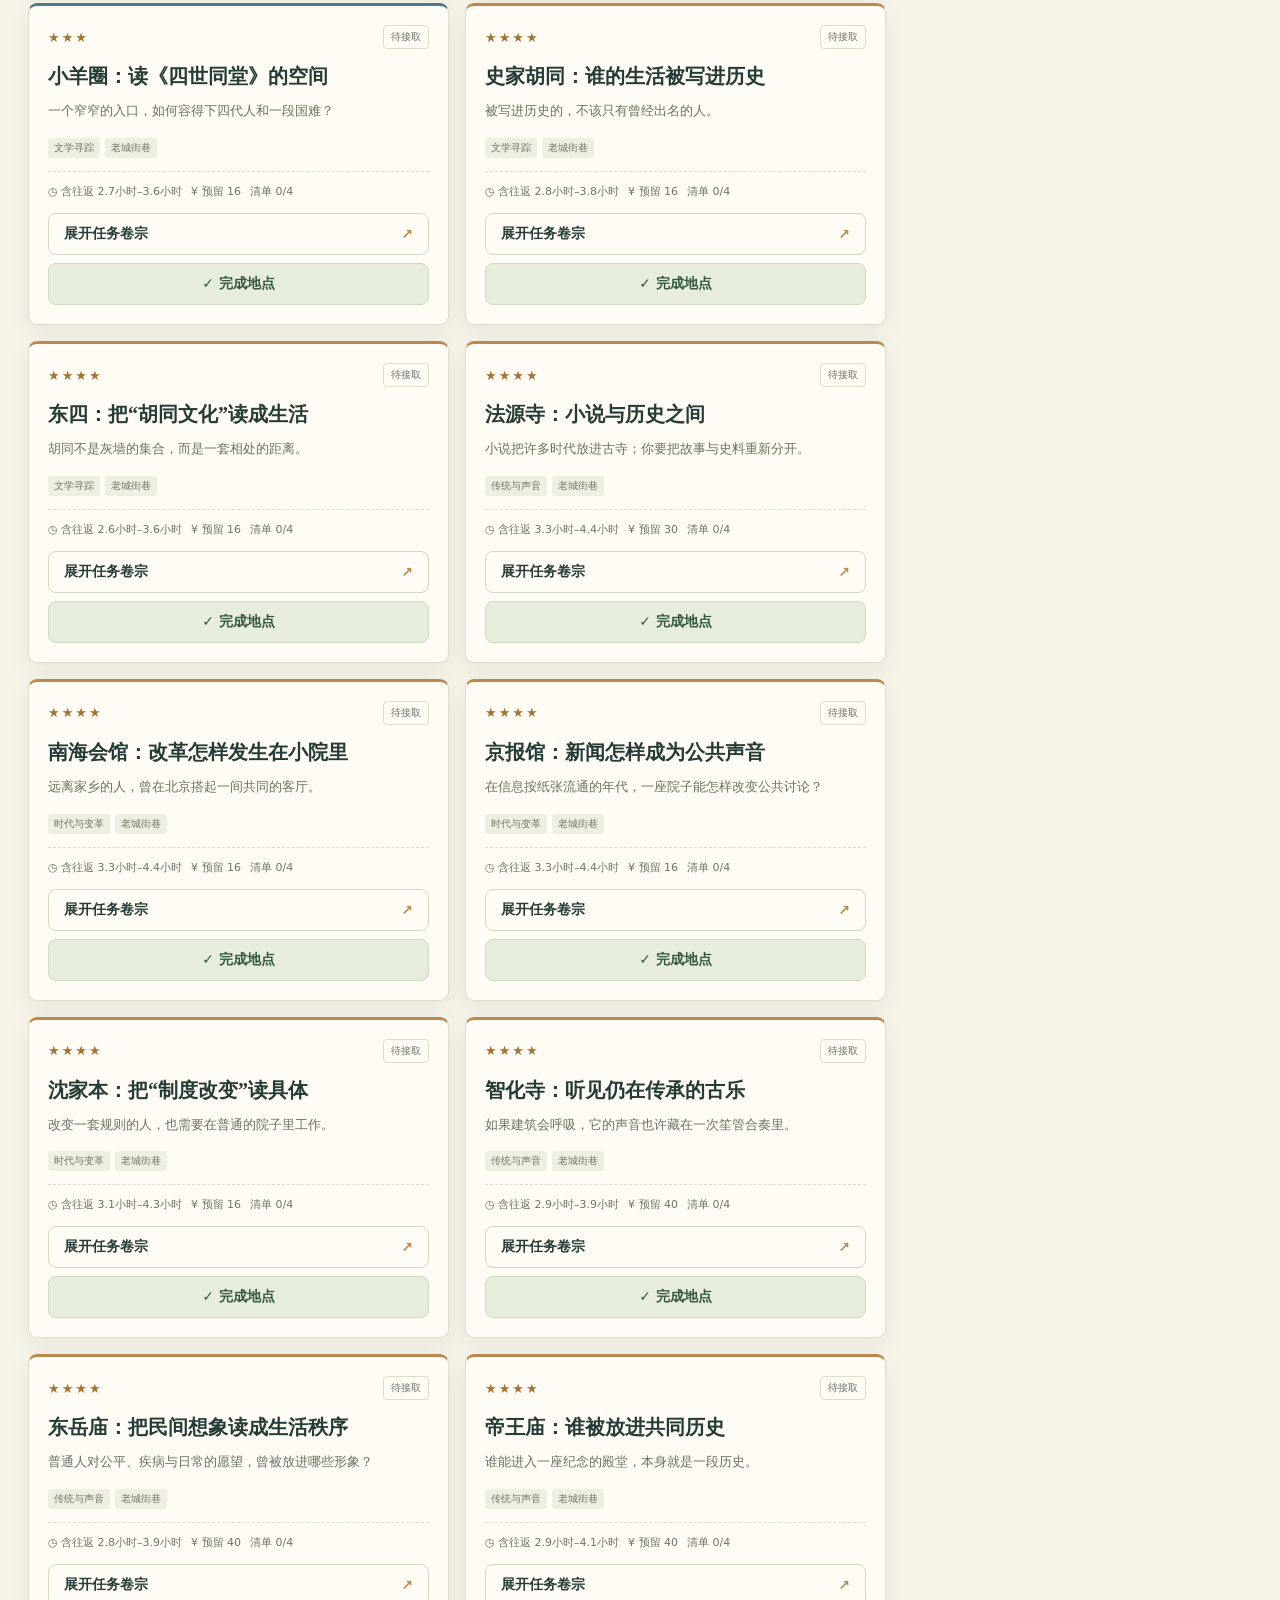
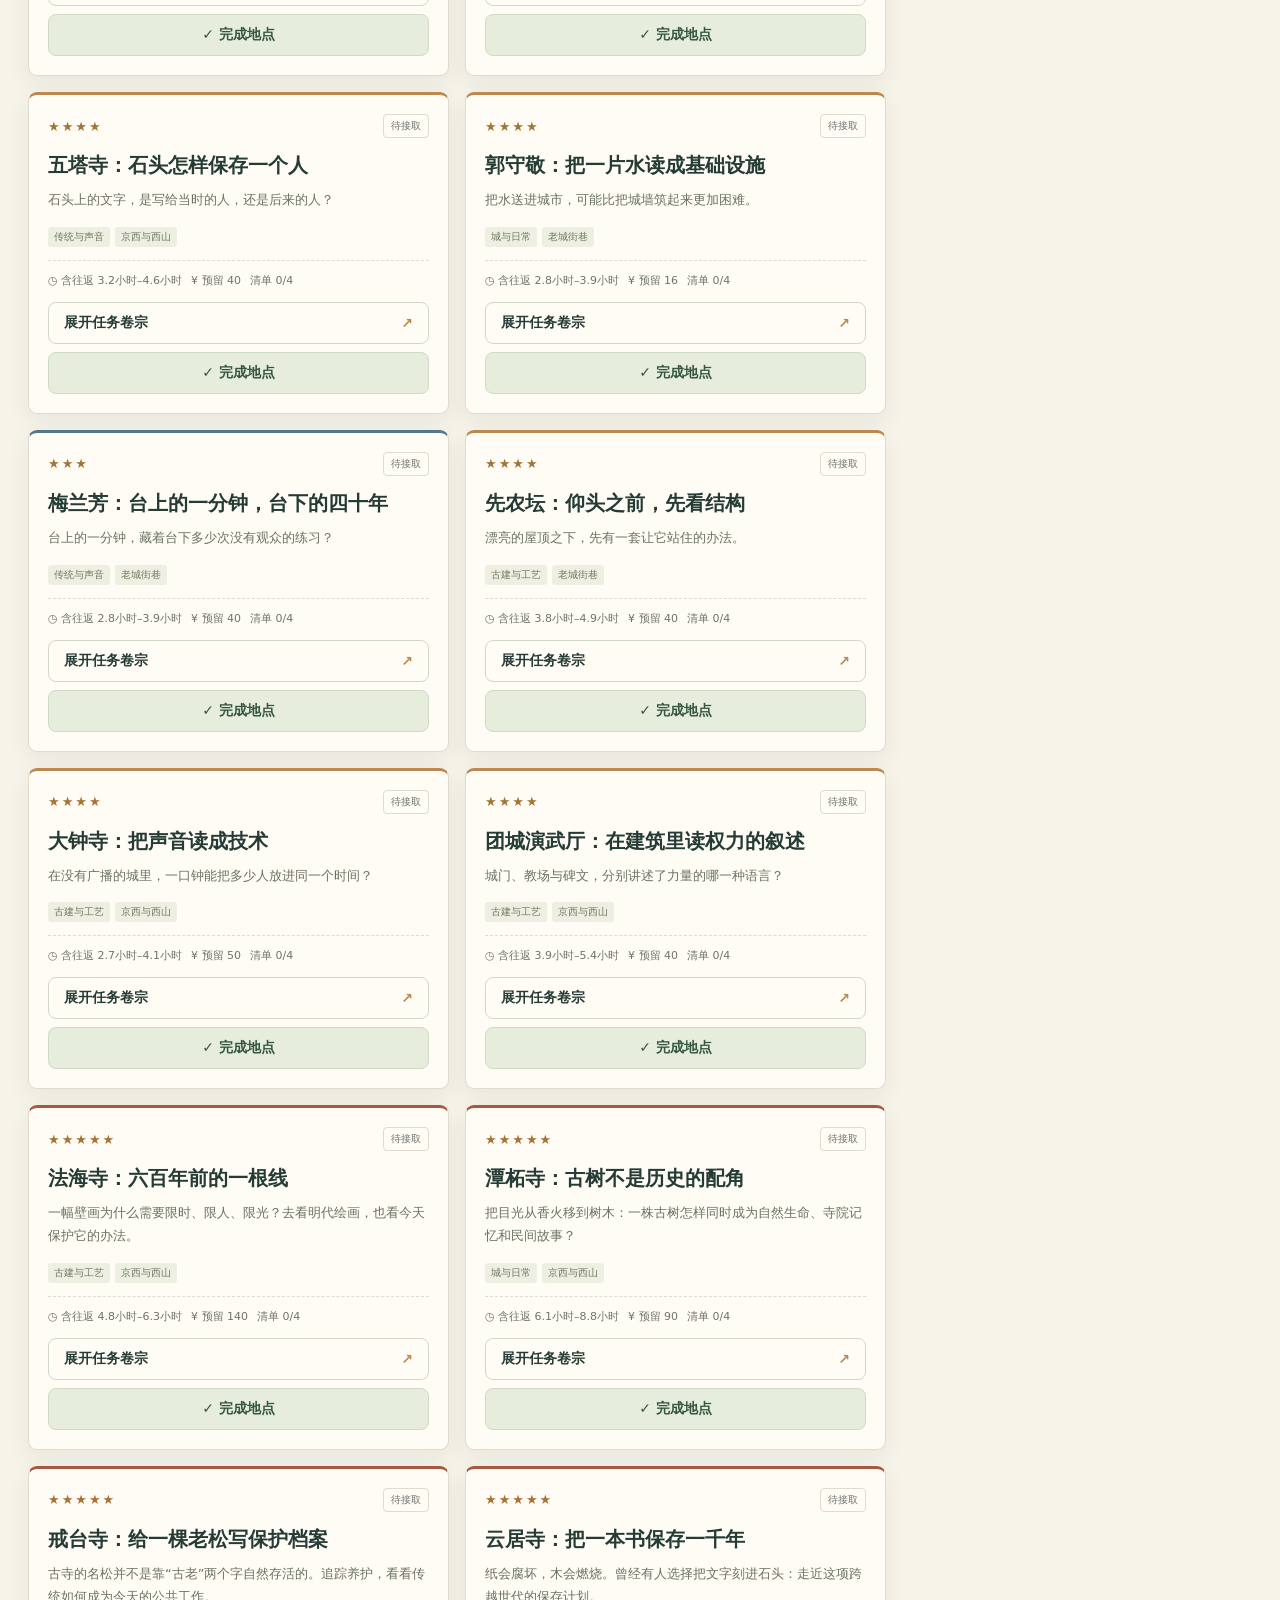
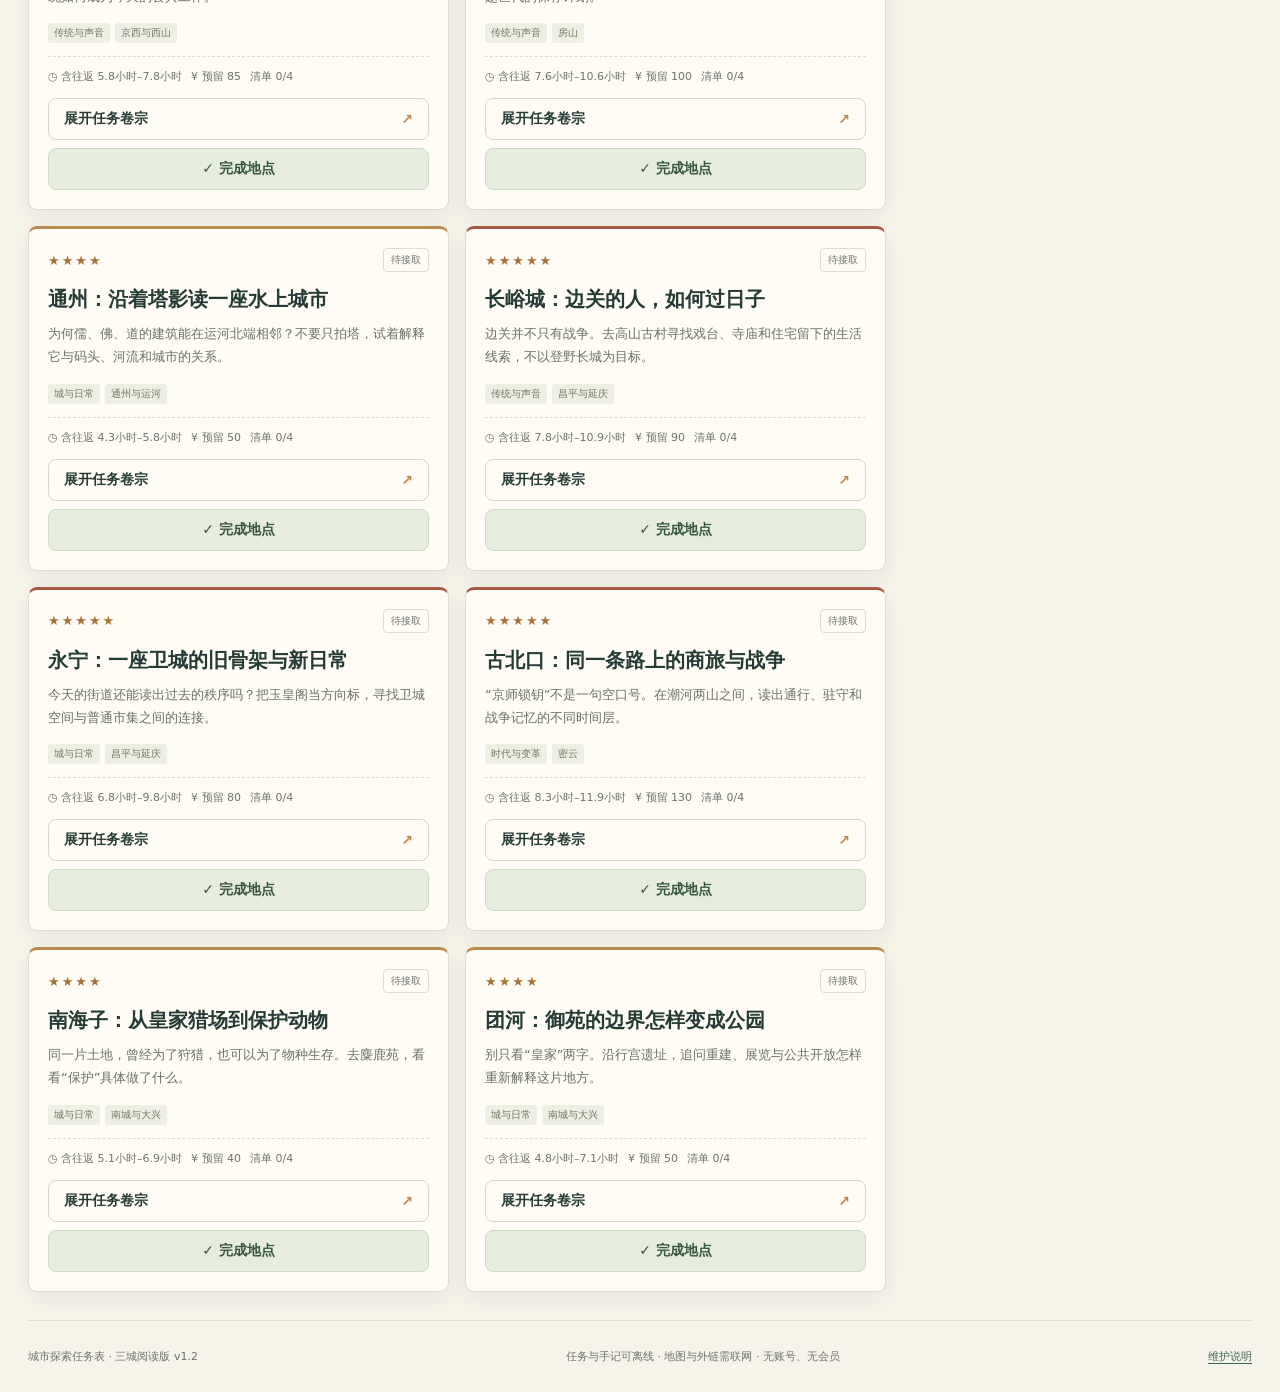
==== commit 6748f145: "Add direct reading links and offline classical texts" ====
--- a/city-quests/index.html
+++ b/city-quests/index.html
@@ -28,6 +28,8 @@
 </script>
 <script defer src="./quest-data.js">
 </script>
+<script defer src="./reading-resources.js">
+</script>
 <script defer src="./app.js">
 </script>
 </head>
@@ -247,7 +249,7 @@
 </div>
 </section>
   <footer>
-<span>城市探索任务表 · 三城版 v1.1</span>
+<span>城市探索任务表 · 三城阅读版 v1.2</span>
 <span>任务与手记可离线 · 地图与外链需联网 · 无账号、无会员</span>
 <a href="./维护说明.md" target="_blank">维护说明</a>
 </footer>
--- a/city-quests/styles.css
+++ b/city-quests/styles.css
@@ -3,5 +3,6 @@
 dialog{border:1px solid #d3d7c6;border-radius:12px;padding:0;background:var(--card);color:var(--ink);max-height:calc(100dvh - 48px);box-shadow:0 20px 90px #0004}dialog::backdrop{background:#1d302bcc;backdrop-filter:blur(3px)}.quest-dialog{width:min(850px,calc(100% - 32px))}.dialog-top{position:sticky;top:0;z-index:10;background:var(--card);display:flex;justify-content:space-between;align-items:center;padding:14px 24px;border-bottom:1px solid var(--line);gap:10px}.dialog-top span{font-size:11px;color:var(--muted);letter-spacing:1px}.close{font-size:27px;line-height:1;padding:0;width:42px;min-width:42px;border:0;background:transparent}.detail-intro{padding:25px 28px 20px;background:#edf0e5}.detail-intro h2{font:600 29px/1.4 Georgia,'Songti SC','SimSun',serif;margin:9px 0 12px}.detail-intro .hook{color:#526651;font-size:16px}.detail-body{padding:24px 28px}.detail-question{border-left:3px solid var(--gold);padding:10px 14px;background:#f4ecd9;font-size:15px;margin:15px 0 25px}.detail-grid{display:grid;grid-template-columns:1fr 1fr;gap:14px;margin:20px 0}.info-box{background:#f0f0e5;border-radius:7px;padding:15px}.info-box h3{font-size:12px;color:#65715e;margin-bottom:7px}.info-box p{font-size:13px;margin:0}.step-list{display:grid;gap:10px}.step{display:flex;align-items:flex-start;gap:11px;border:1px solid var(--line);border-radius:7px;padding:13px;font-size:14px;line-height:1.65}.step input{margin-top:4px}.step:has(input:checked){background:#edf1e3;color:#70836b}.step-counter{font-size:12px;color:var(--muted);float:right;font-weight:400}.detail-section{margin:25px 0}.reading{border-bottom:1px dashed var(--line);padding:12px 0}.reading:first-of-type{padding-top:0}.reading h4{margin:0 0 5px;font-size:14px}.reading p{font-size:13px;color:var(--muted);margin:5px 0}.reading .tag{display:inline-block}.sources-list{display:grid;gap:9px}.sources-list a{font-size:13px;line-height:1.65;word-break:break-word}.notes{min-height:140px;resize:vertical;line-height:1.7;font-size:14px}.record-actions{display:flex;gap:10px;flex-wrap:wrap;margin-top:13px}.completion{color:#597c48;background:#e4edd8;padding:12px;border-radius:7px;font-size:13px}.tools-dialog{padding:0 22px 24px;width:min(580px,calc(100% - 32px))}.tools-dialog .dialog-top{margin:0 -22px 19px}.tools-dialog h2{font-size:20px}.tools-dialog p{font-size:14px}.tools-dialog h3{margin:21px 0 9px}.tool-actions{display:flex;gap:10px;flex-wrap:wrap;margin:24px 0}.file-button{display:inline-flex;align-items:center}#toast{position:fixed;z-index:99999;bottom:max(24px,env(safe-area-inset-bottom));left:50%;transform:translateX(-50%);background:#203b36;color:#fff8eb;padding:13px 22px;border-radius:8px;box-shadow:0 6px 30px #0003;font-size:13px;max-width:90%;line-height:1.6}
 @media(min-width:1400px){.quest-grid{grid-template-columns:repeat(3,minmax(0,1fr))}.workspace{grid-template-columns:minmax(0,1fr) 310px}.quest-card h3{font-size:19px}.quest-card{padding:16px}}@media(max-width:1000px){.workspace{grid-template-columns:minmax(0,1fr) 290px;gap:18px}.filter-panel{grid-template-columns:repeat(4,1fr)}.search-label{grid-column:1/-1}.quest-grid{grid-template-columns:1fr}.hero{padding:30px}.hero-art{width:36%}.portal-grid{grid-template-columns:repeat(2,1fr)}}@media(max-width:700px){.topbar{padding:16px}.brand{font-size:14px}.brand small{font-size:8px}.network{display:none}.header-tools button{font-size:11px;padding:8px;min-height:38px}main{padding:0 16px}.hero{padding:27px 24px}.hero-art{display:none}.hero h1{font-size:32px}.hero-copy{font-size:14px}.hero-actions{gap:14px;flex-wrap:wrap}.hero-link{font-size:12px}.origin{font-size:11px}.chapter-strip{font-size:10px;flex-wrap:wrap;gap:8px}.chapter-strip span:last-child{margin-left:auto}.navrow{flex-wrap:wrap;gap:8px;margin:14px 0}.navrow nav{width:100%;justify-content:space-between;gap:0}nav button{padding:9px 12px;font-size:13px}.navrow>.quiet{font-size:12px;min-height:32px;padding:5px 9px;margin-left:auto}.filter-panel{grid-template-columns:1fr 1fr;padding:13px;gap:10px}.departure summary span{display:block;margin-left:15px;margin-top:5px;font-size:11px}.departure-grid{grid-template-columns:1fr 1fr}.workspace{display:block;margin-top:22px}.quest-grid{grid-template-columns:1fr}.quest-card{padding:19px}.quest-card h3{font-size:21px}.map-pane{display:none}.view-map .map-pane{display:block;padding:12px}.view-map #map{height:480px}.section-top h2{font-size:21px}.portal-grid{grid-template-columns:1fr}.detail-grid{grid-template-columns:1fr}.detail-intro,.detail-body{padding:20px}.detail-intro h2{font-size:25px}.dialog-top{padding:10px 17px}.quest-dialog{width:calc(100% - 18px);max-height:calc(100dvh - 20px)}footer{font-size:10px;gap:9px}.desktop-only{display:none}#result-count{font-size:11px}.tools-dialog{padding:0 19px 20px}.tools-dialog .dialog-top{margin:0 -19px 17px}}
 @media(prefers-reduced-motion:reduce){*{scroll-behavior:auto!important}}
+.reading-shortcut{display:flex;align-items:center;gap:9px;flex-wrap:wrap;padding:12px;margin:12px 0 14px;background:#edf1e3;border-radius:7px}.reading-shortcut>span{font-size:12px;color:var(--muted)}.reading-shortcut button{font-size:12px}.reading-actions{display:flex;flex-wrap:wrap;gap:9px;margin:12px 0 8px}.reading-link{display:inline-flex;flex-direction:column;justify-content:center;gap:3px;min-height:44px;padding:9px 12px;border:1px solid #c9d6bf;border-radius:7px;background:#edf1e3;color:var(--green);text-decoration:none;font-size:13px;line-height:1.6;max-width:100%;overflow-wrap:anywhere;box-sizing:border-box}.reading-link:hover{background:#dce8d0}.reading-link small{font-size:10px;font-weight:400;color:#5e7056}.reading .reading-guide{color:var(--ink);background:#f2f1e7;padding:10px 12px;border-left:2px solid #bcc9ae}.reading .reading-notice{font-size:12px;color:#765e39}.reading{scroll-margin-top:72px}.reading:focus{outline:2px solid #748c61;outline-offset:5px}.inline-reading{margin:12px 0;border:1px solid var(--line);border-radius:7px}.inline-reading summary{cursor:pointer;padding:13px;font-size:13px;color:var(--green);line-height:1.6}.inline-reading-body{padding:0 16px 12px}.inline-reading h5{font:600 17px/1.6 Georgia,'Songti SC','SimSun',serif;margin:12px 0 5px}.inline-text{white-space:pre-wrap;margin:14px 0;font:16px/2 Georgia,'Songti SC','SimSun',serif;overflow-wrap:anywhere}.inline-reading .micro{font-size:11px}
 .chapter-strip{align-items:center;flex-wrap:wrap}.city-picker{display:flex;align-items:center;gap:10px;color:var(--green);font-weight:650;flex-shrink:0}.city-picker select{width:auto;min-width:190px;font-size:13px;background:var(--card)}#city-intro{max-width:42%;line-height:1.6}.card-buttons{display:grid;gap:8px;margin-top:14px}.card-buttons .card-action{margin-top:0}.quick-complete{background:#e6eddd;color:#35573f;border-color:#cedac3}.quick-complete.undo{background:transparent;color:var(--muted);font-weight:400}.quick-complete:hover{background:#d7e3cb}
 @media(max-width:700px){.city-picker{width:100%;font-size:12px;justify-content:space-between}.city-picker select{flex:1;max-width:240px}#city-intro{max-width:100%;font-size:11px}.chapter-strip #progress-summary{font-size:11px}.card-buttons{grid-template-columns:minmax(0,1fr) auto}.quick-complete{font-size:12px;padding:9px 11px}}
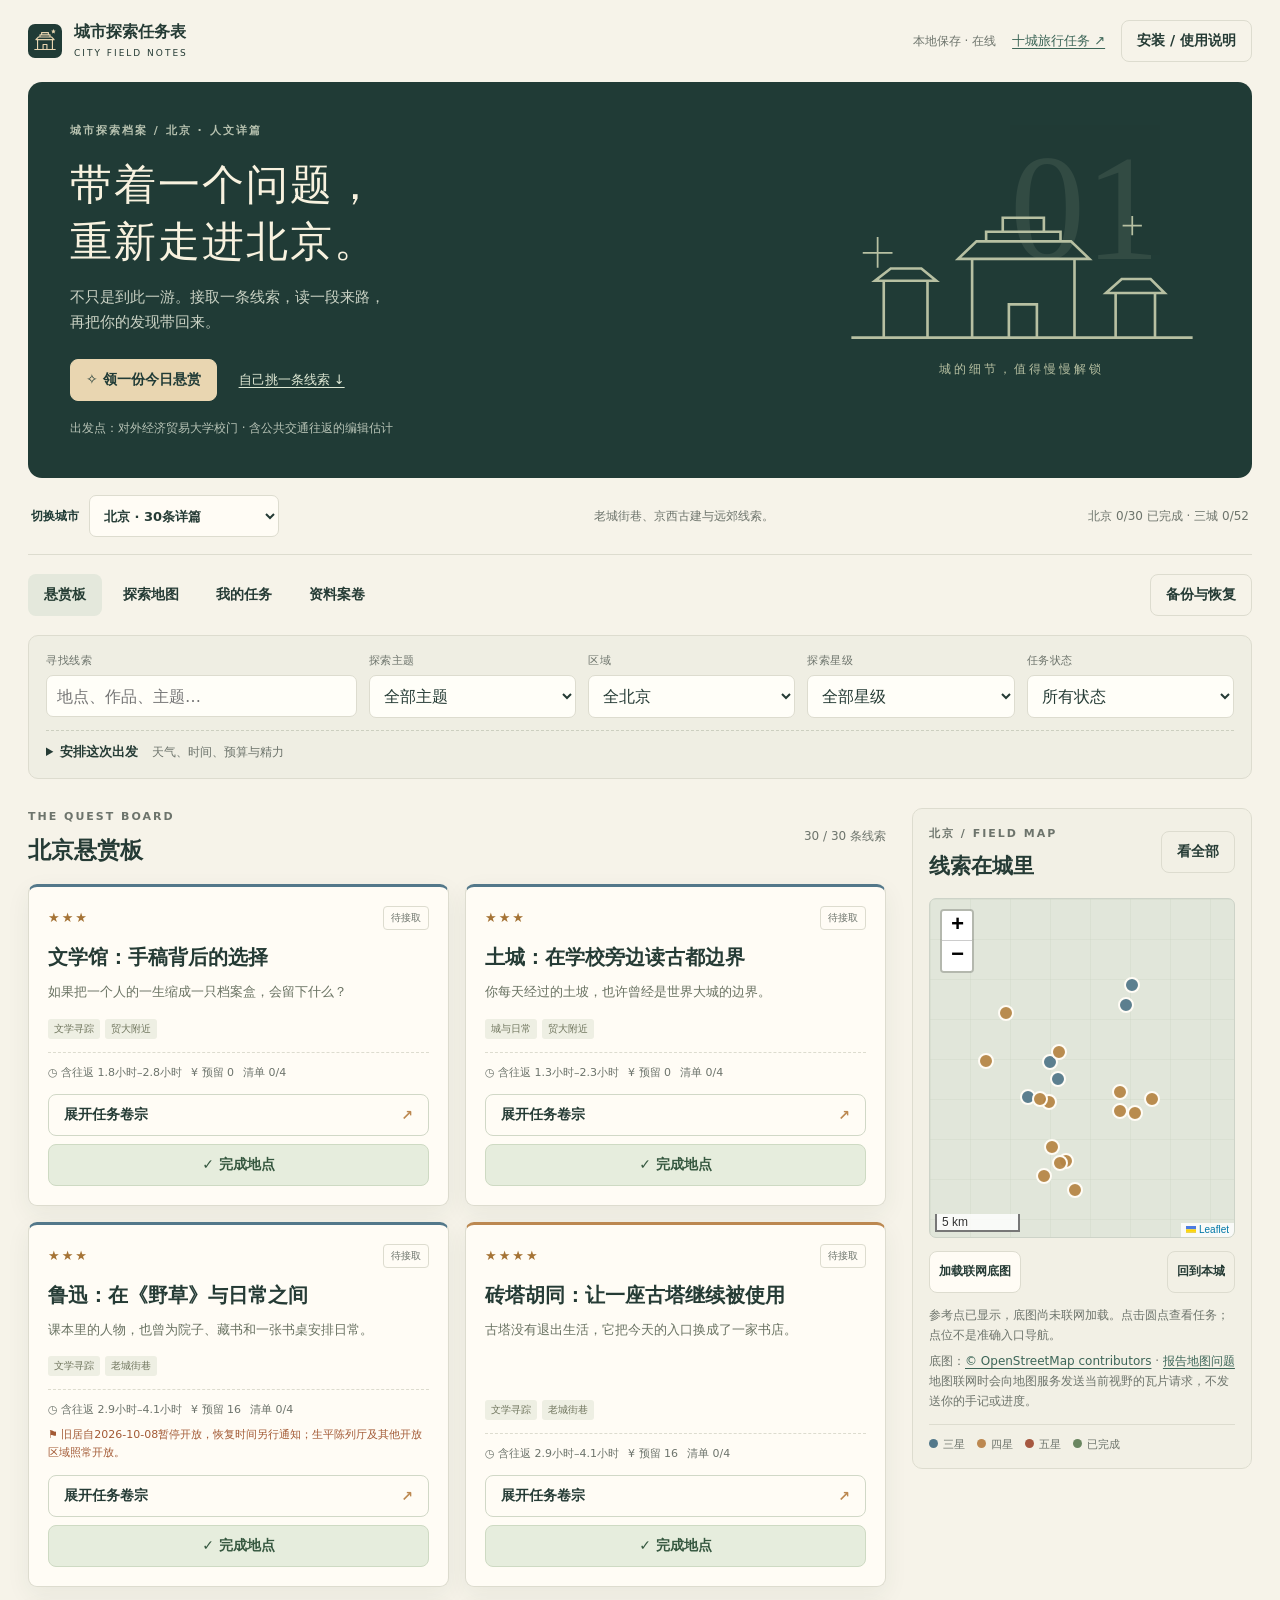
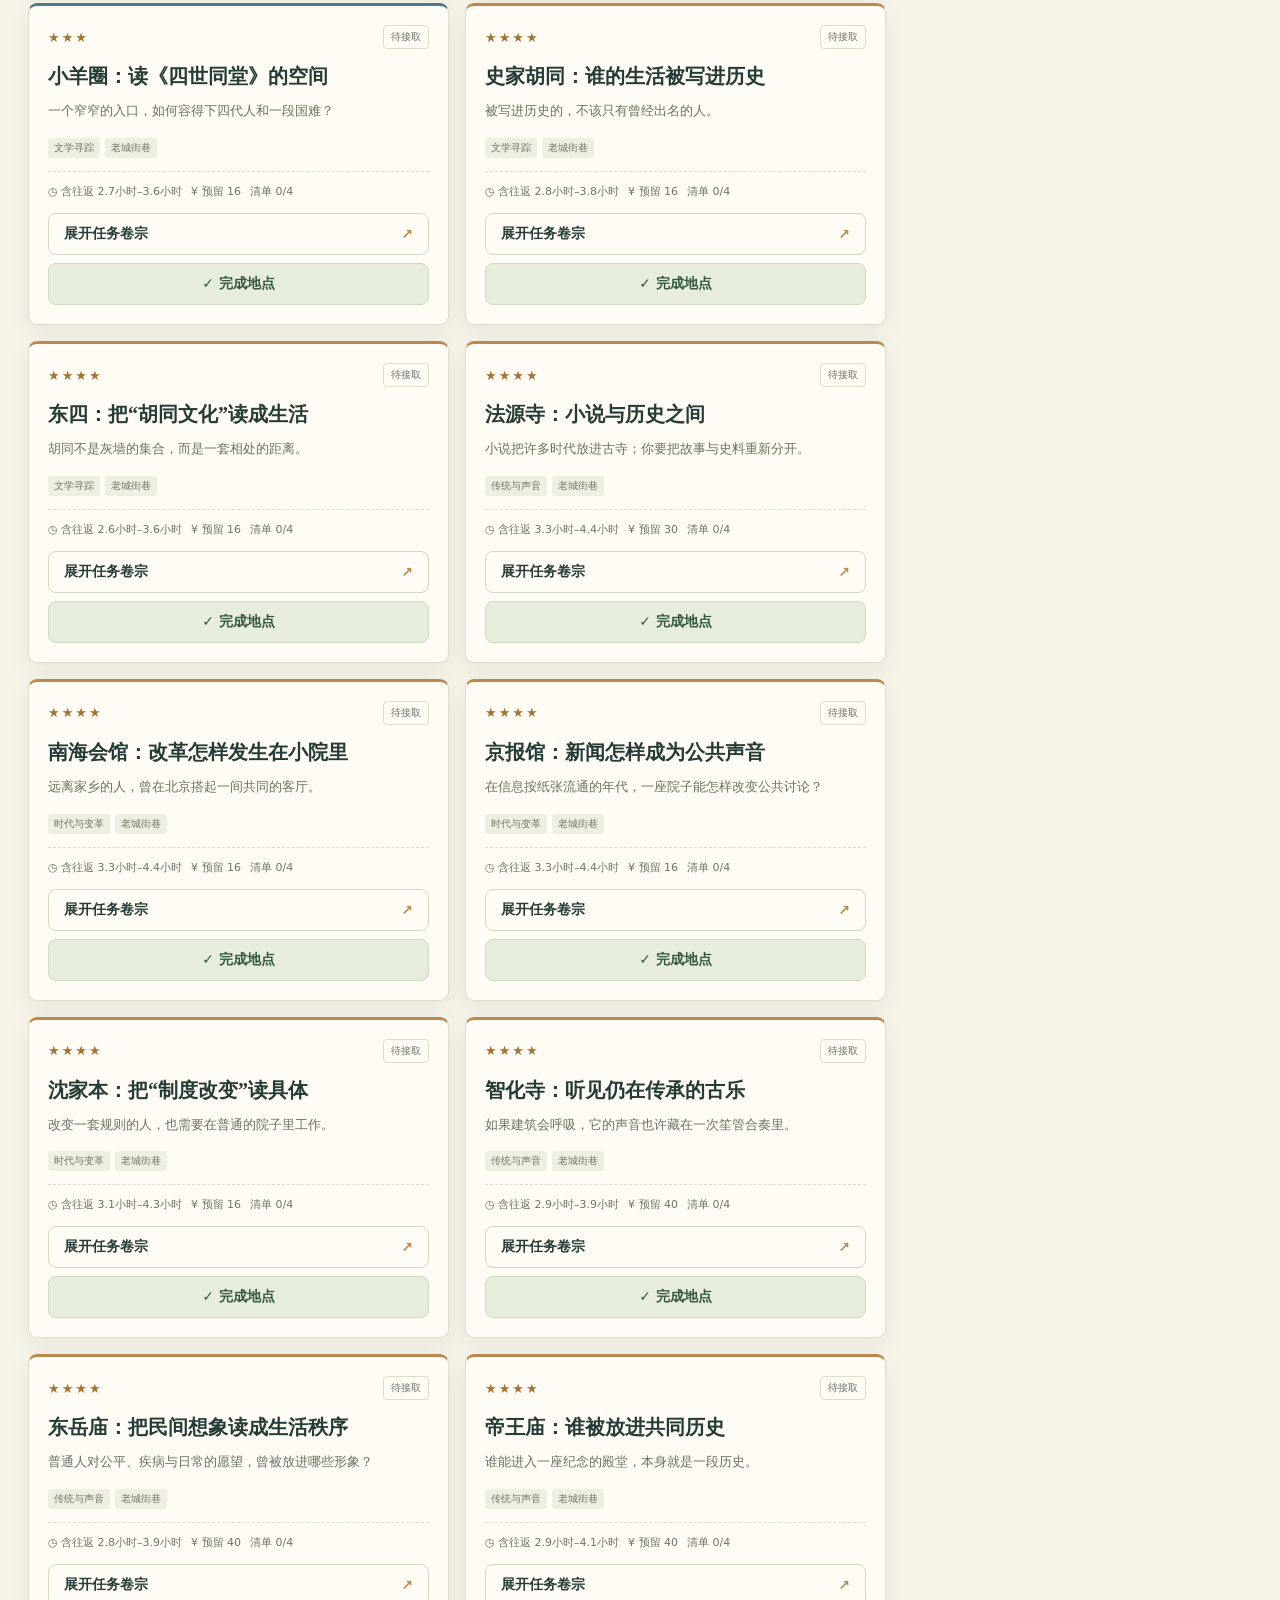
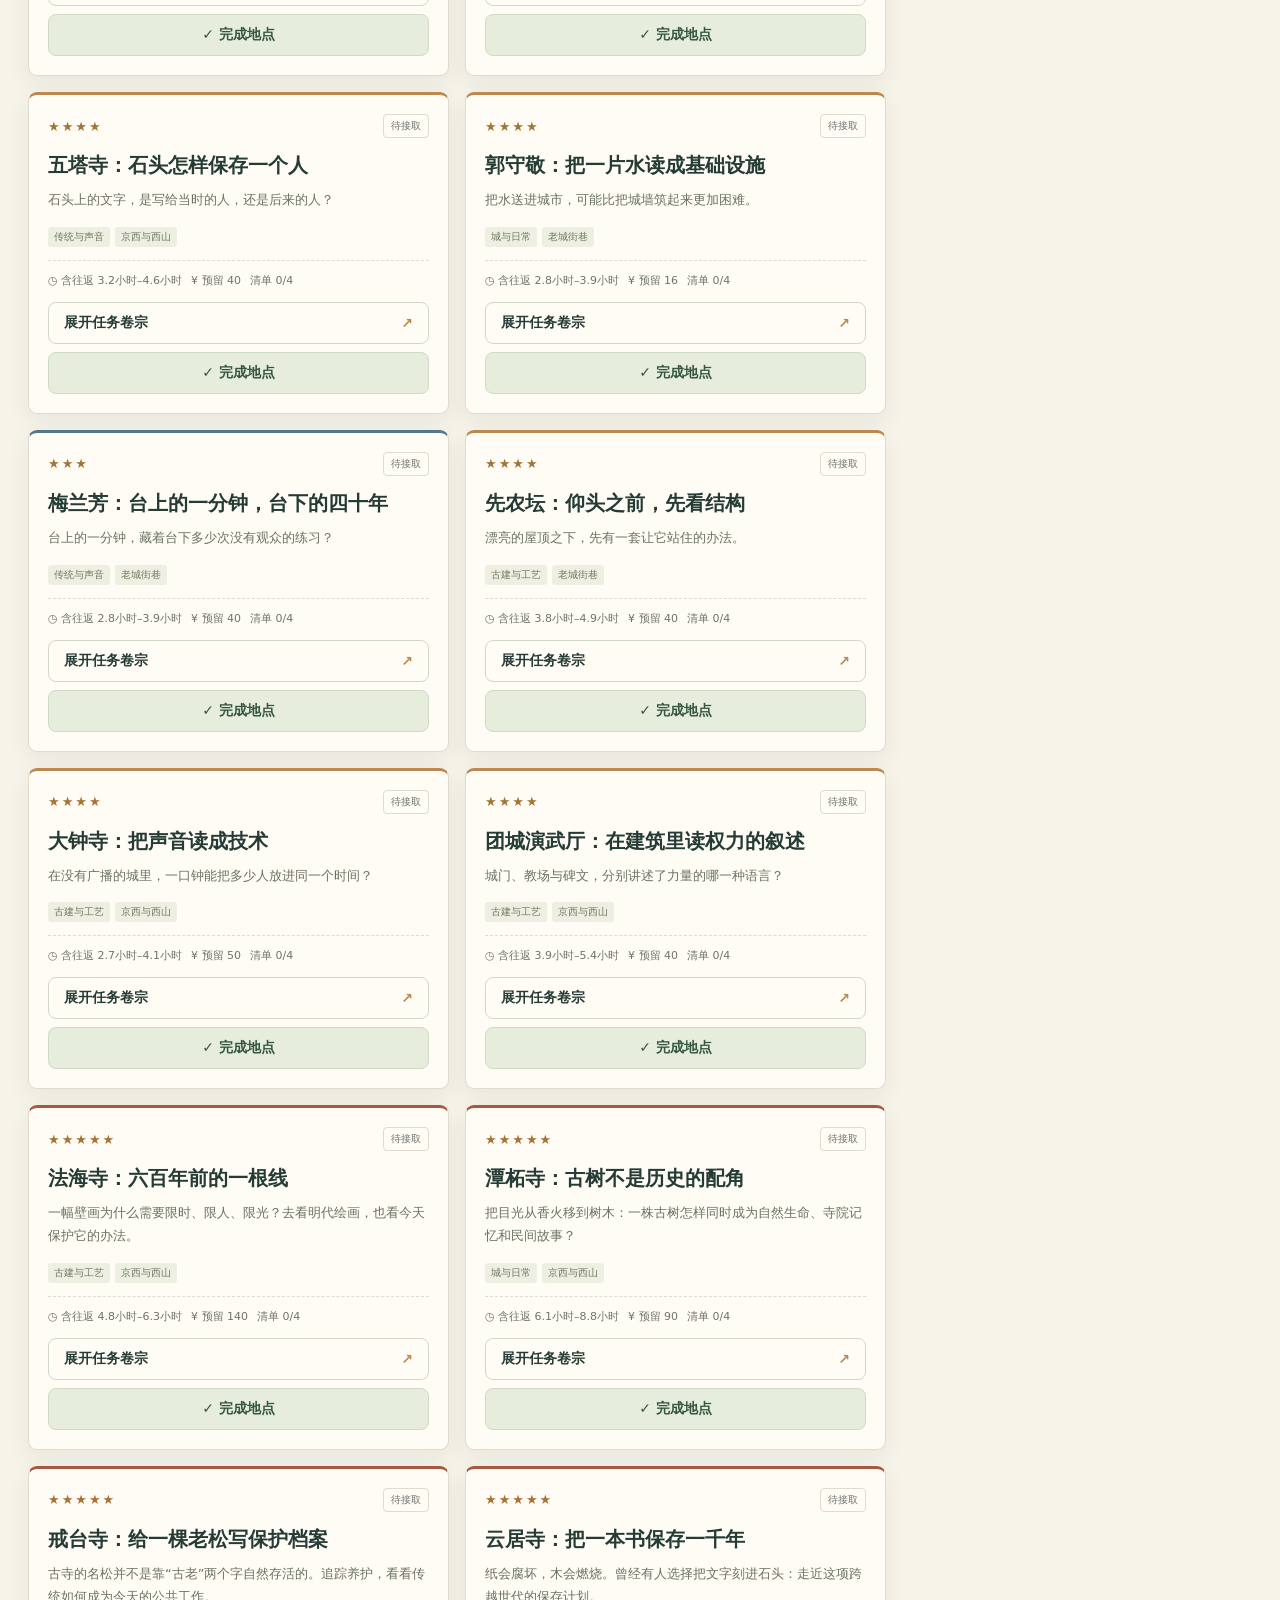
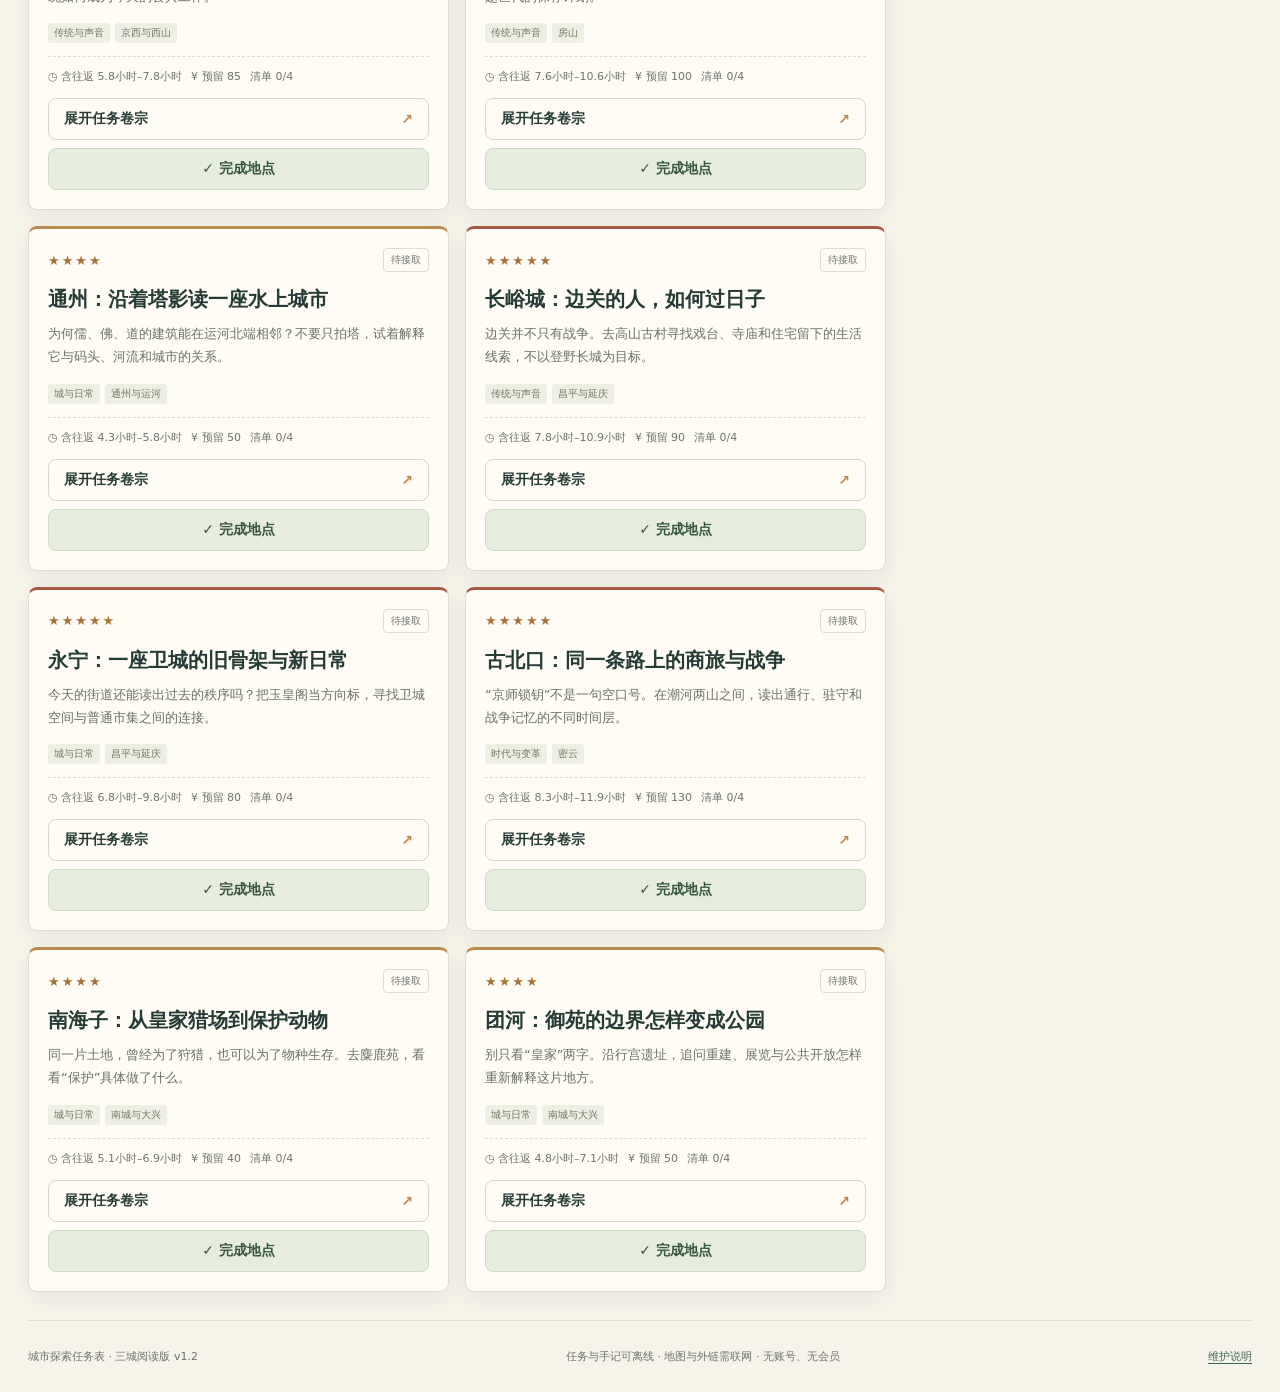
==== commit 5edec3a0: "Add ten-city travel quests with local progress and offline pages" ====
--- a/city-quests/index.html
+++ b/city-quests/index.html
@@ -42,6 +42,7 @@
 </a>
 <div class="header-tools">
 <span id="connection" class="network">本地记录</span>
+<a href="./travel.html" class="hero-link" style="color:#3d6658">十城旅行任务 ↗</a>
 <button id="install" class="quiet">安装 / 使用说明</button>
 </div>
 </header>
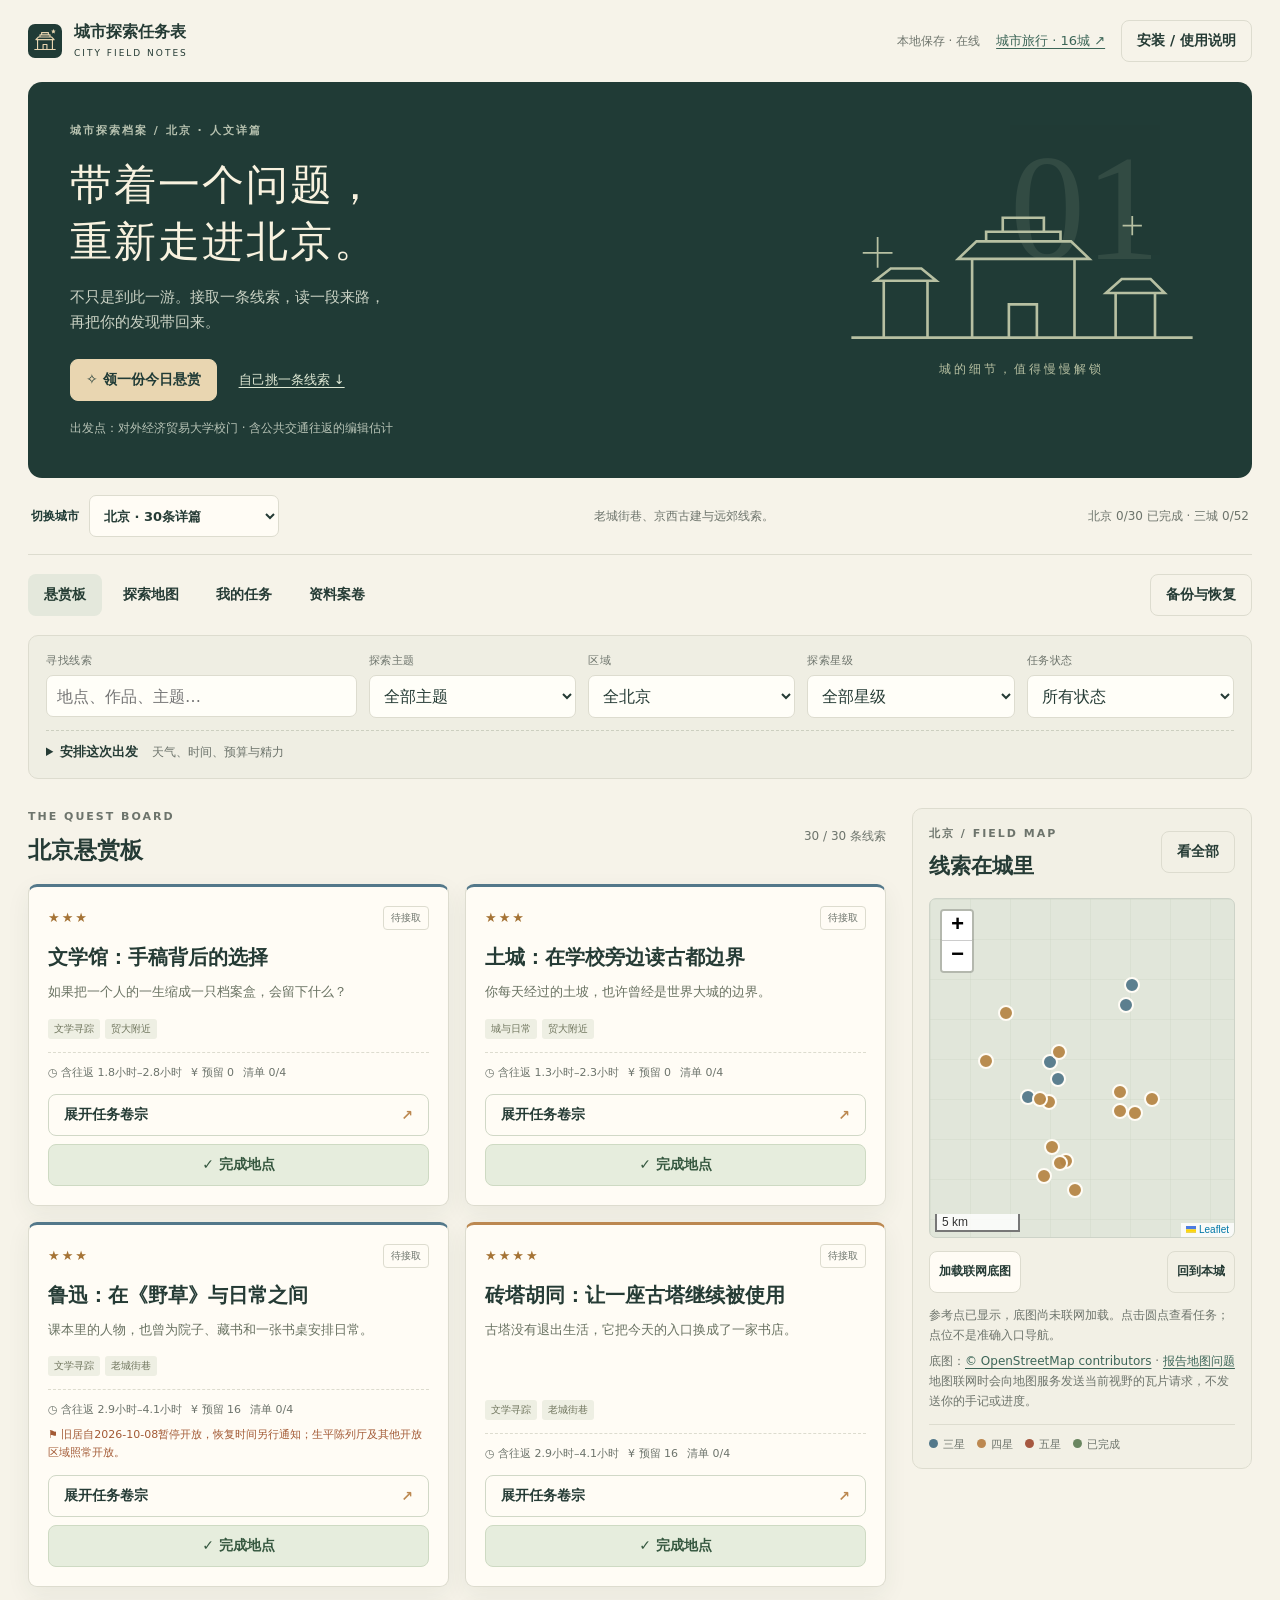
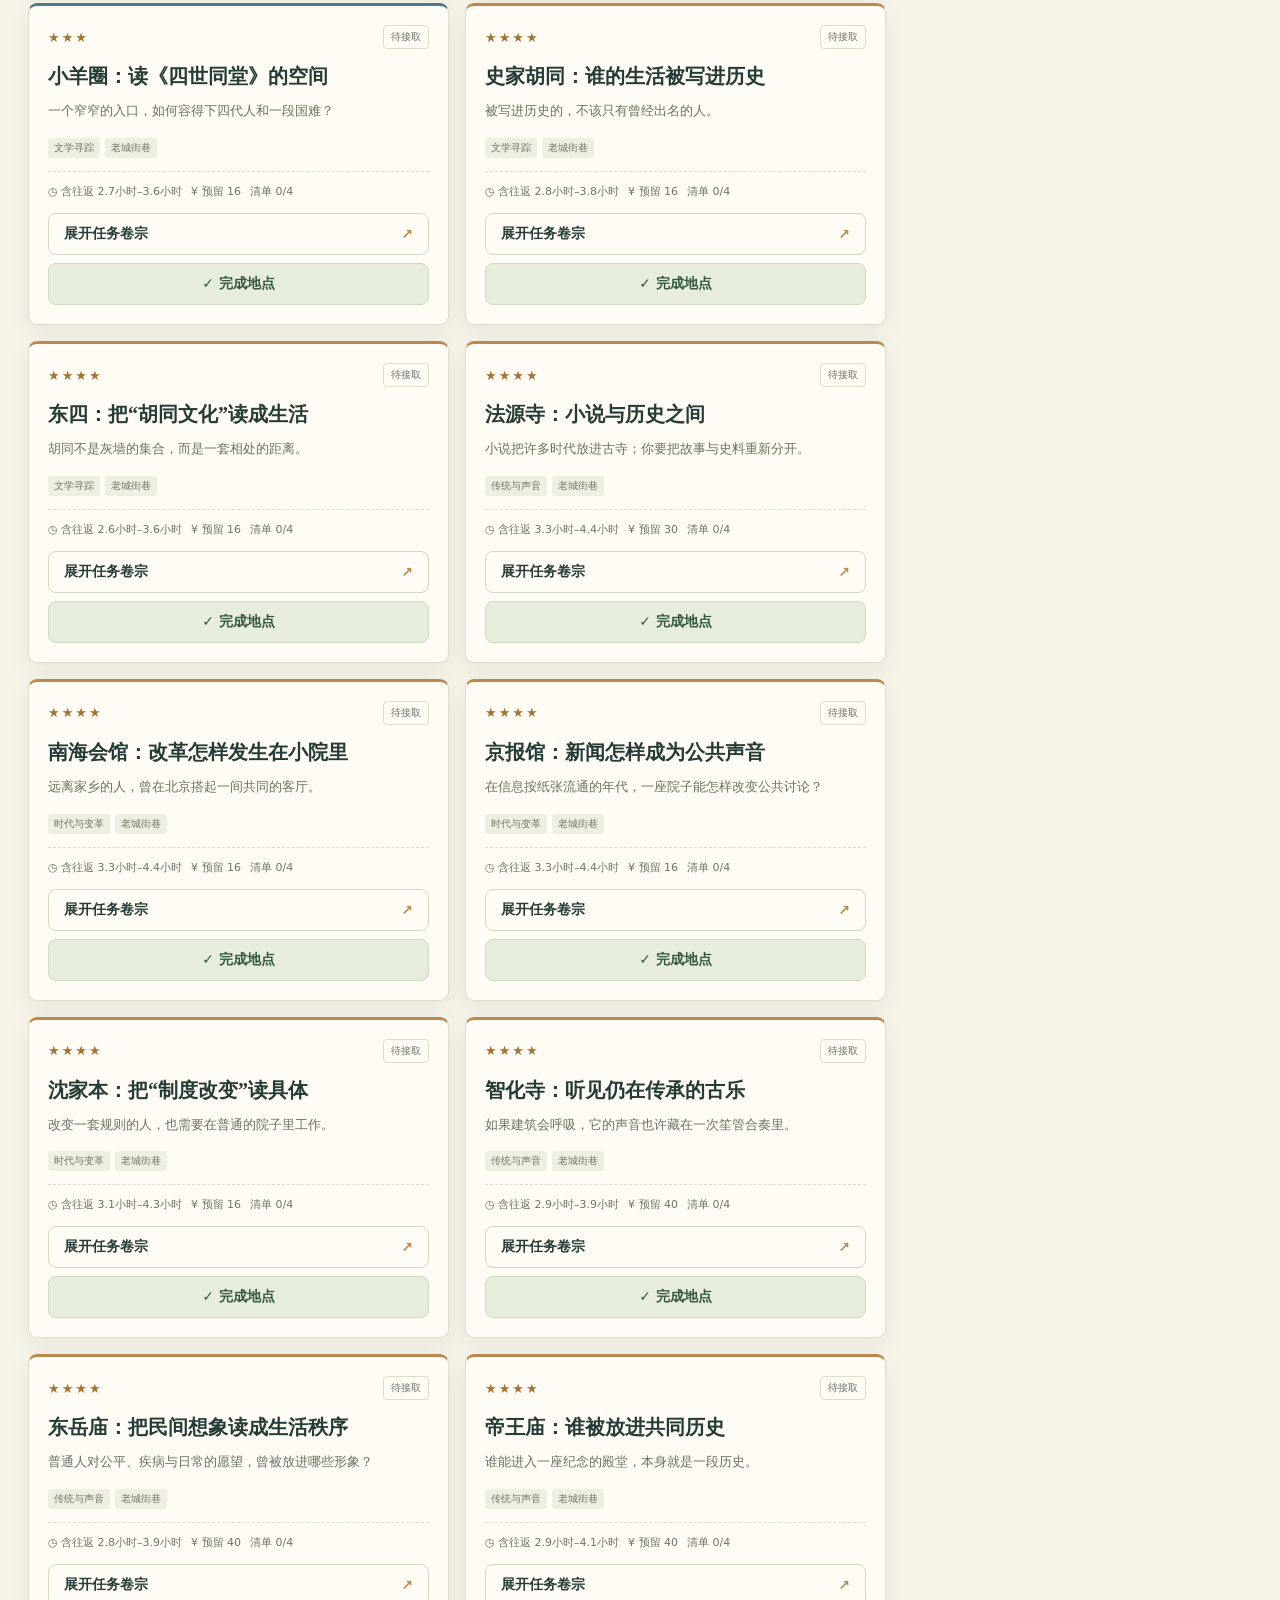
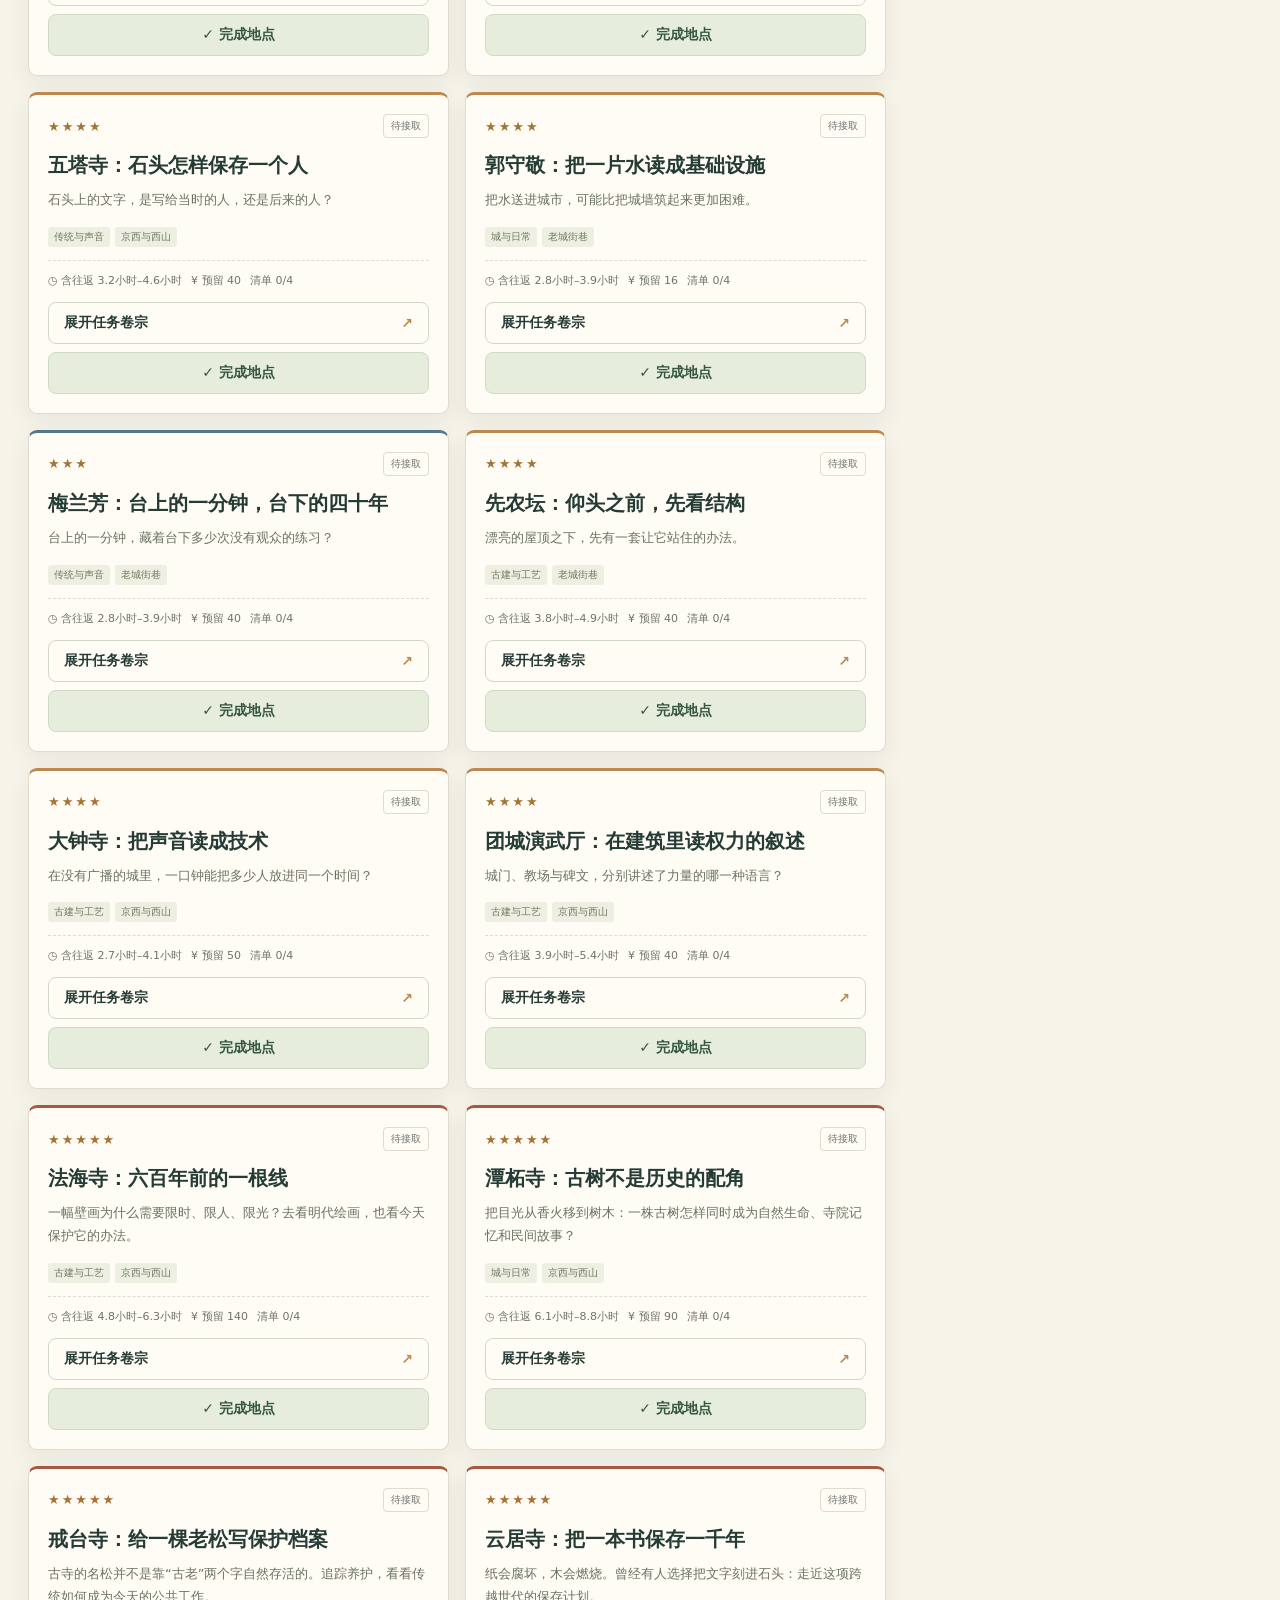
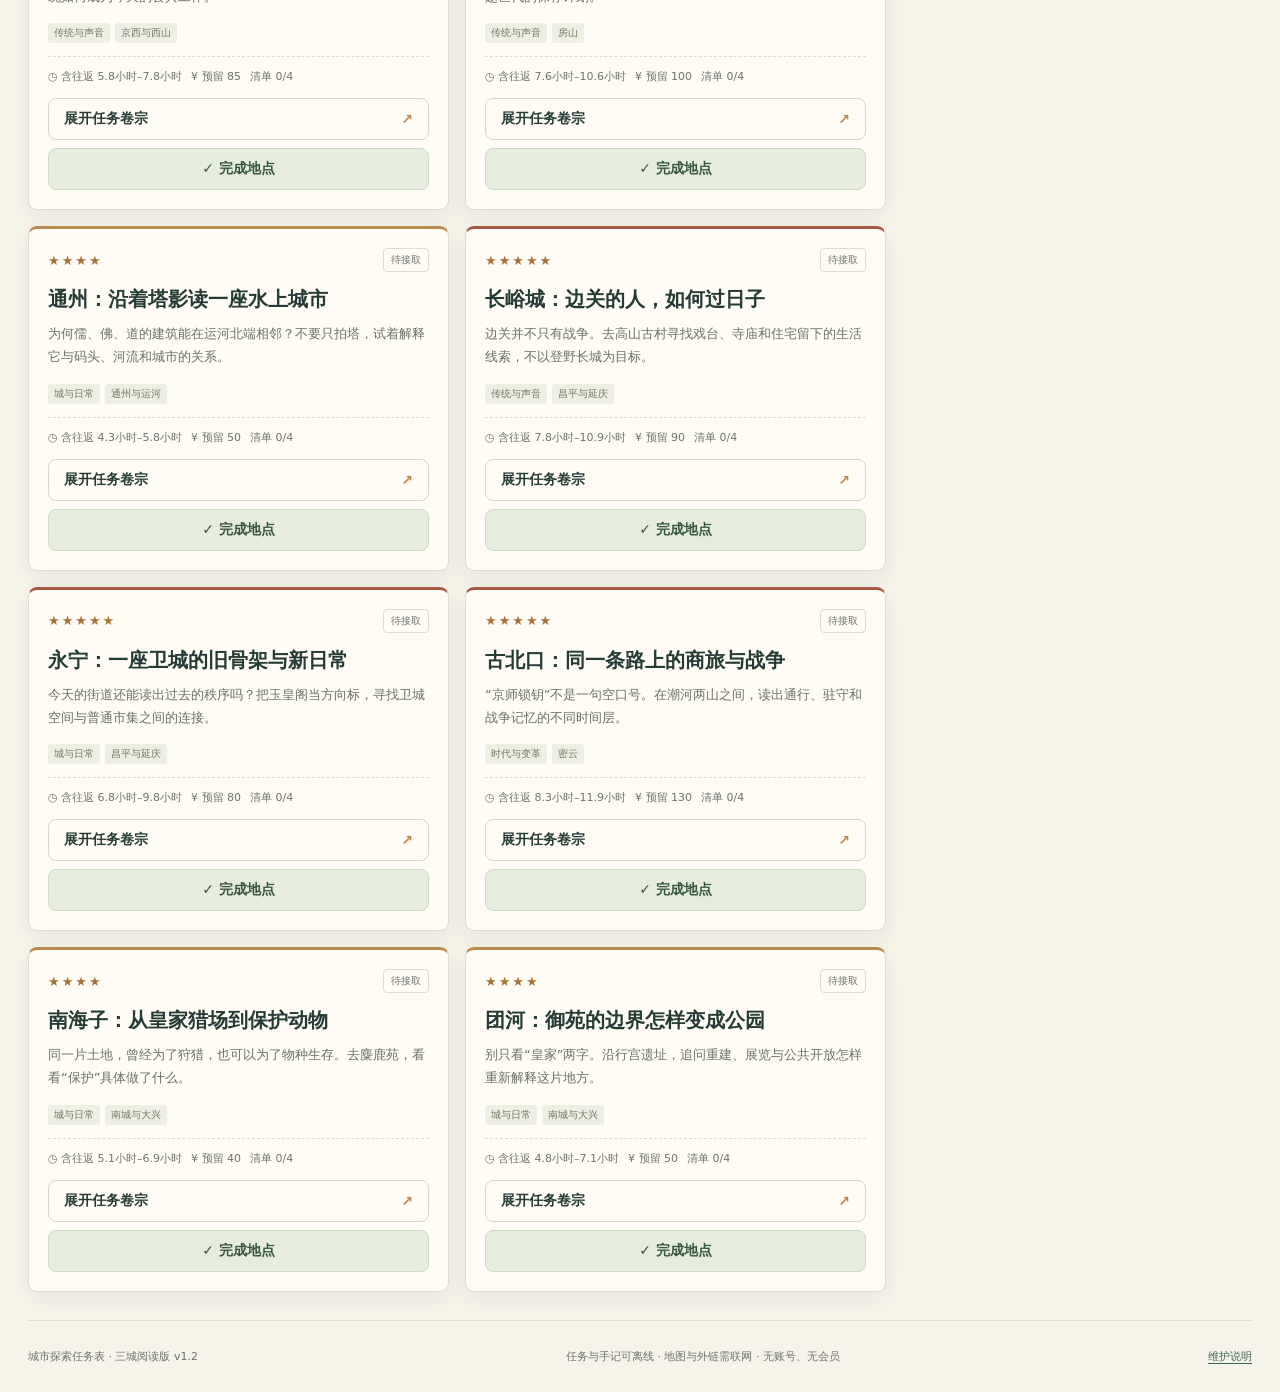
==== commit 57fa2459: "Add Zhanjiang Foshan Guangzhou Wuhan Shenzhen and Changsha travel quests" ====
--- a/city-quests/index.html
+++ b/city-quests/index.html
@@ -42,7 +42,7 @@
 </a>
 <div class="header-tools">
 <span id="connection" class="network">本地记录</span>
-<a href="./travel.html" class="hero-link" style="color:#3d6658">十城旅行任务 ↗</a>
+<a href="./travel.html" class="hero-link" style="color:#3d6658">城市旅行 · 16城 ↗</a>
 <button id="install" class="quiet">安装 / 使用说明</button>
 </div>
 </header>
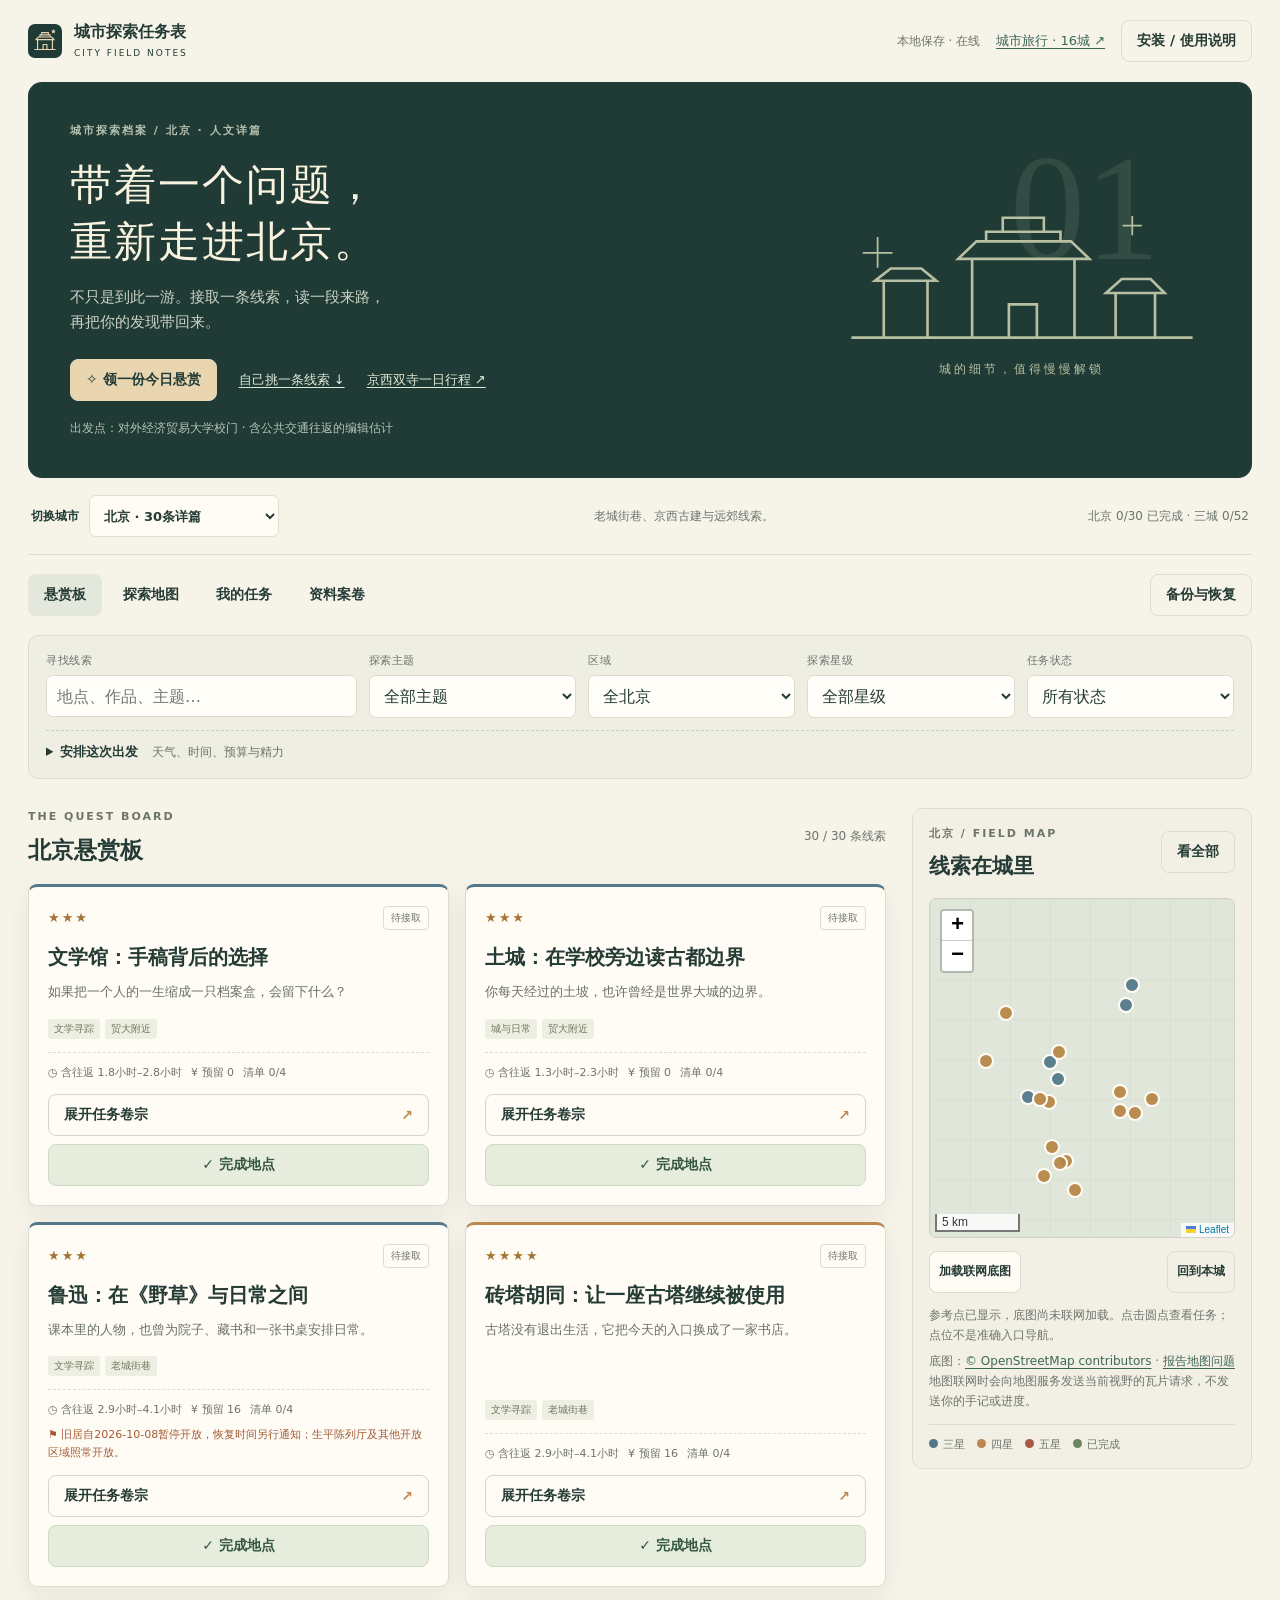
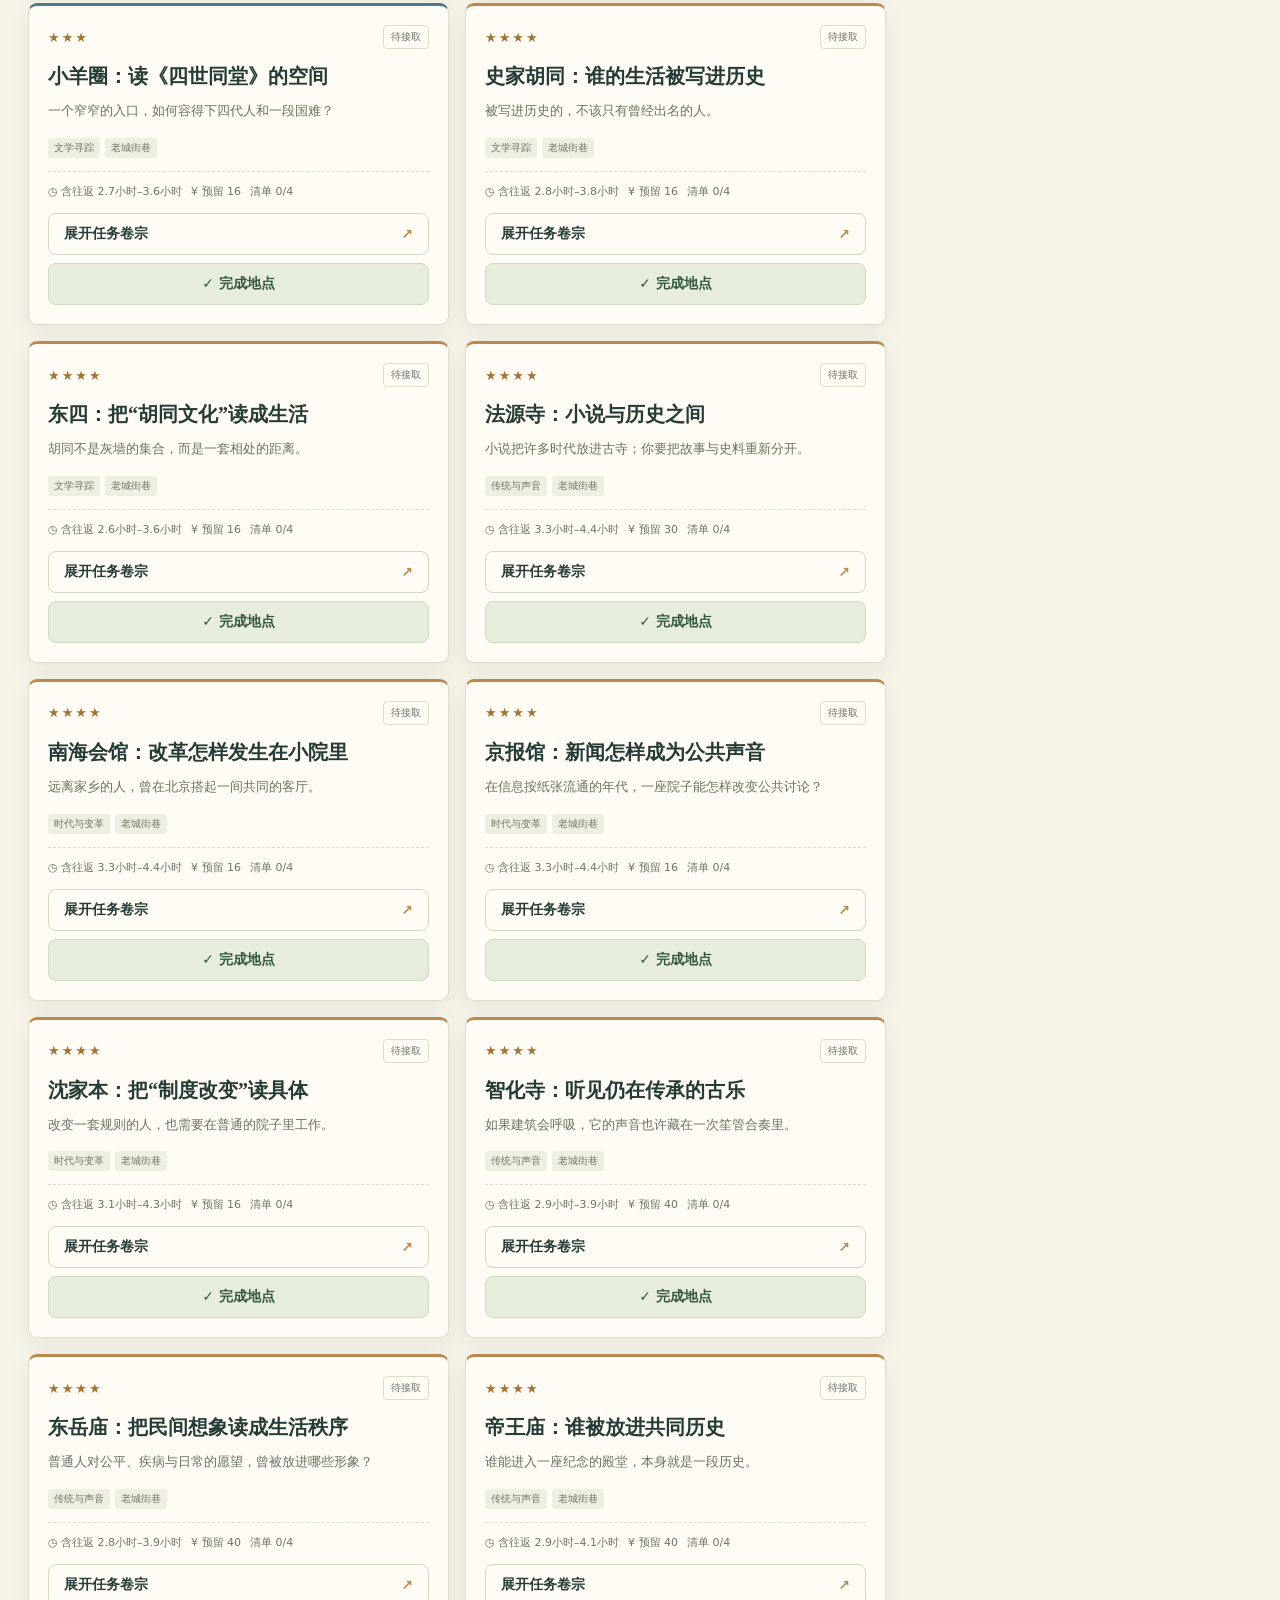
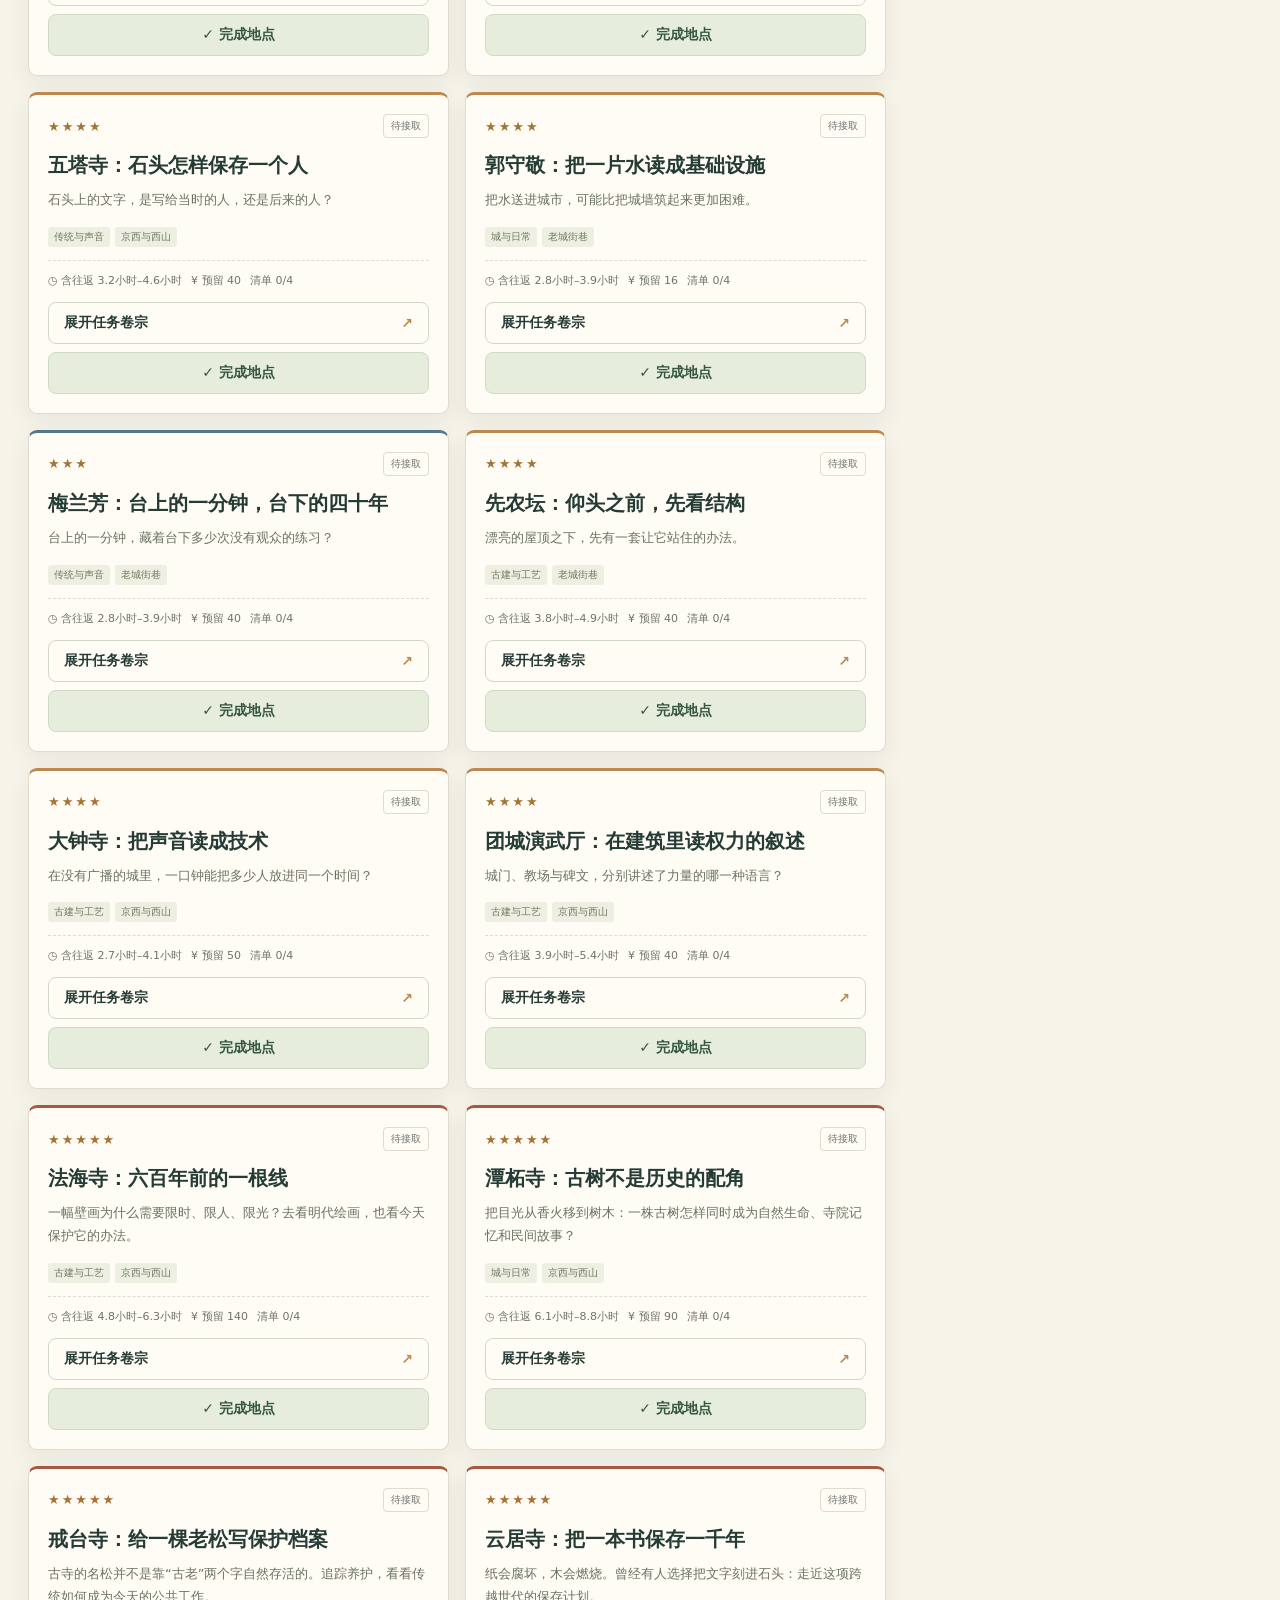
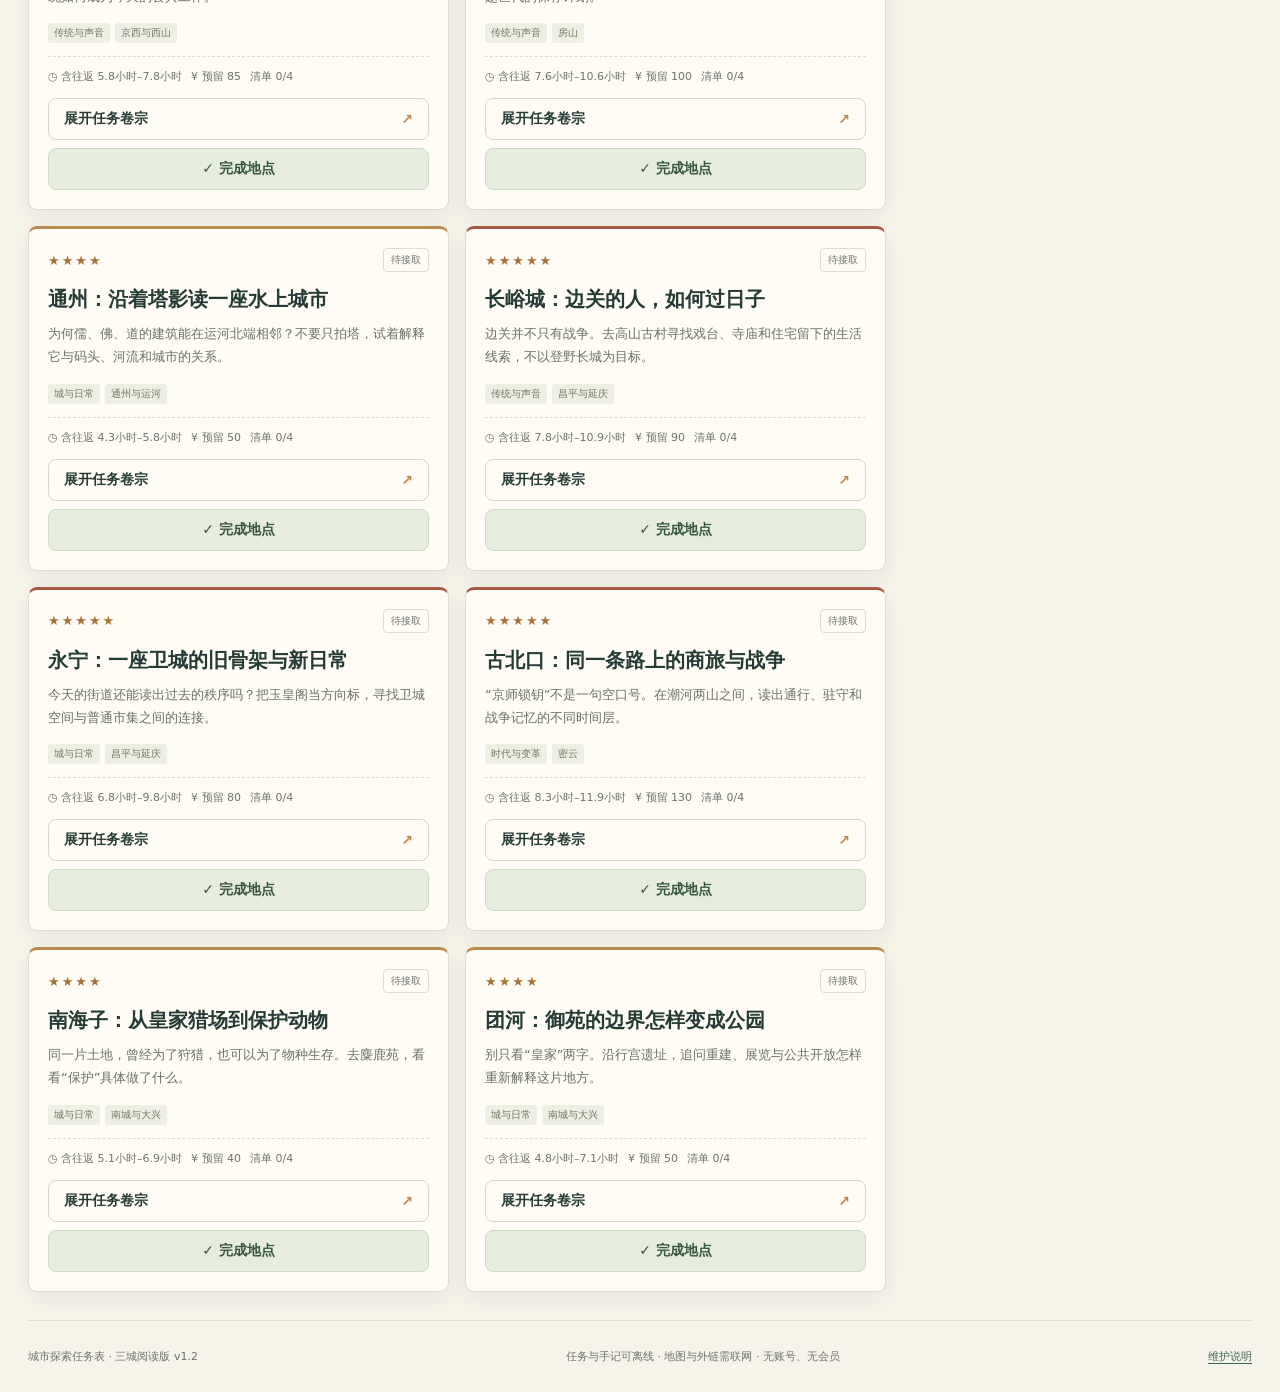
==== commit a97dc394: "Add Jietai and Tanzhe temple day itinerary and reading" ====
--- a/city-quests/index.html
+++ b/city-quests/index.html
@@ -55,6 +55,7 @@
 <div class="hero-actions">
 <button id="random" class="primary">✧ 领一份今日悬赏</button>
 <a href="#filters" class="hero-link">自己挑一条线索 ↓</a>
+<a id="temple-day-link" href="./temple-day.html" class="hero-link">京西双寺一日行程 ↗</a>
 </div>
 <p id="origin" class="origin">
 </p>
